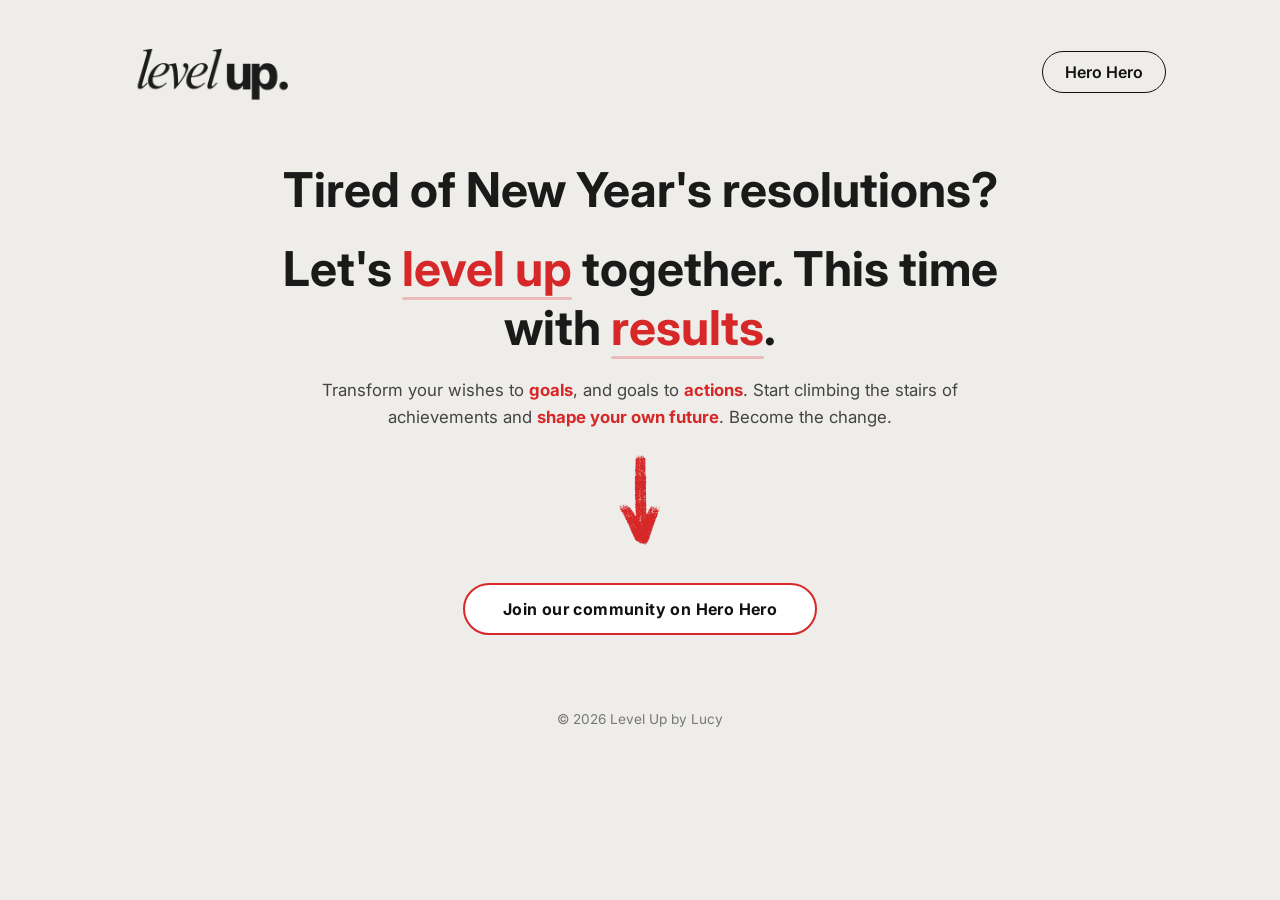
==== index.html @ 7b366e60 "update url" ====
<!DOCTYPE html>
<html lang="en">
<head>
  <meta charset="UTF-8" />
  <meta name="viewport" content="width=device-width, initial-scale=1.0" />
  <title>Level Up</title>

  <!-- Sans-serif font -->
  <link rel="preconnect" href="https://fonts.googleapis.com">
  <link rel="preconnect" href="https://fonts.gstatic.com" crossorigin>
  <link href="https://fonts.googleapis.com/css2?family=Inter:wght@400;600;700&display=swap" rel="stylesheet">

  <link rel="stylesheet" href="style.css" />
</head>
<body>
  <div class="page">
    <header class="topbar">
  <img src="assets/logo.png" alt="Level Up logo" class="logo" />

  <a href="https://herohero.co/levelupbylucy" target="_blank" class="top-link">
    Hero Hero
  </a>
</header>

    <section class="hero">
  <div class="hero-left">
    <h1>
  Tired of New Year's resolutions?
</h1>

<h1>
  Let's <span class="critical">level up</span> together. This time with <span class="critical">results</span>.
</h1>
   <p>
  Transform your wishes to <span class="critical2">goals</span>, and goals to
  <span class="critical2">actions</span>. Start climbing the stairs of
   achievements and <span class="critical2">shape your own future</span>. Become the change.
  </p>
<img src="assets/arrow.png" alt="Arrow pointing to CTA" class="cta-arrow" />
    <div class="cta">
      <a href="https://herohero.co/levelupbylucy" target="_blank">
        Join our community on Hero Hero
      </a>
    </div>
    <footer>
      <div>© 2026 Level Up by Lucy</div>
    </footer>
  </div>
</body>
</html>
---- style.css ----
/* ----------------------------------------------
   ZÁKLAD
---------------------------------------------- */

* {
  box-sizing: border-box;
  margin: 0;
  padding: 0;
}

html, body {
  width: 100%;
  height: 100%;
  font-family: 'Inter', system-ui, sans-serif;
  background-color: #eeede9;
  color: #1a1a1a;
}

/* ----------------------------------------------
   LAYOUT
---------------------------------------------- */

.page {
  min-height: 100vh;
  display: flex;
  flex-direction: column;
  padding: 32px 24px;
  max-width: 1100px;
  margin: 0 auto;
}

header {
  display: flex;
  align-items: center;
  margin-bottom: 48px;
}

.logo {
  height: 80px;
}

/* ----------------------------------------------
   HERO
---------------------------------------------- */

.hero {
  flex: 1;
  display: flex;
  flex-direction: column;
  align-items: center;
  text-align: center;
  gap: 28px;
}

.hero-left {
  display: flex;
  flex-direction: column;
  align-items: center;
  gap: 20px;
  max-width: 720px;
}

/* ----------------------------------------------
   TEXT
---------------------------------------------- */

h1 {
  font-size: clamp(2.2rem, 4vw, 3rem);
  font-weight: 700;
}

p {
  font-size: 1.05rem;
  line-height: 1.6;
  color: #444;
}

/* ----------------------------------------------
   VIDEO CARD
---------------------------------------------- */

.video-wrapper {
  width: 100%;
  max-width: 720px;
  aspect-ratio: 16 / 9;
  background: #ffffff;
  border-radius: 18px;
  overflow: hidden;
  box-shadow: 0 18px 40px rgba(0,0,0,0.08);
  border: 1px solid #e4e6e1;
}

.video-wrapper iframe {
  width: 100%;
  height: 100%;
  border: 0;
}


/* ----------------------------------------------
   CTA – NOVÝ STYL
---------------------------------------------- */

.cta a {
  display: inline-block;
  padding: 14px 38px;
  border-radius: 999px;
  background-color: #ffffff;
  color: #111111;
  border: 2px solid #d62828;
  text-decoration: none;
  font-weight: 700;
  letter-spacing: 0.4px;
  margin-top: -80px;
  transition: 
    background-color 0.25s ease,
    color 0.25s ease,
    box-shadow 0.25s ease,
    transform 0.25s ease;
}

.cta a:hover {
  background-color: #111111;
  color: #ffffff;
  box-shadow: 0 12px 28px #d6282859;
  transform: translateY(-2px);
}

/*.cta a::after {
  content: " →";
  color: #d62828;
  font-weight: 800;
}



/* ----------------------------------------------
   FOOTER
---------------------------------------------- */

footer {
  display: flex;
  justify-content: space-between;
  align-items: center;
  font-size: 0.85rem;
  margin-top: 56px;
  color: #777;
}

.contacts {
  display: flex;
  gap: 20px;
}

.contacts a {
  color: #777;
  text-decoration: none;
  font-weight: 500;
  transition: color 0.2s ease;
}

.contacts a:hover {
  color: #49ab3f;
}

/* ----------------------------------------------
   ZRUŠENÝ DRUHÝ SLOUPEC
---------------------------------------------- */

.hero-right,
.profile-image {
  display: none;
}

/* ----------------------------------------------
   KRITICKÁ SLOVA
---------------------------------------------- */

.critical {
  color: #d62828; /* silná akční červená */
  font-weight: 700;
  position: relative;
}
.critical2 {
  color: #d62828; /* silná akční červená */
  font-weight: 700;
  position: relative;
}

.critical::after {
  content: "";
  position: absolute;
  left: 0;
  bottom: -2px;
  width: 100%;
  height: 3px;
  background-color: rgba(214, 40, 40, 0.25);
  border-radius: 2px;
}
/* ----------------------------------------------
   TOP BAR
---------------------------------------------- */

.topbar {
  display: flex;
  justify-content: space-between;
  align-items: center;
  margin-bottom: 48px;
}

/* ----------------------------------------------
   HERO HERO LINK
---------------------------------------------- */

.top-link {
  font-weight: 600;
  text-decoration: none;
  color: #111111;
  padding: 10px 22px;
  border-radius: 999px;
  border: 1.5px solid #111111;
  transition: 
    background-color 0.25s ease,
    color 0.25s ease,
    box-shadow 0.25s ease;
}

.top-link:hover {
  background-color: #111111;
  color: #ffffff;
  box-shadow: 0 8px 20px rgba(214, 40, 40, 0.25);
}
/* ----------------------------------------------
   CTA BLOCK
---------------------------------------------- */

.cta-block {
  position: relative;
  display: flex;
  flex-direction: column;
  align-items: center;
}

/* ----------------------------------------------
   CTA ARROW – POSITIONED
---------------------------------------------- */

.cta-arrow {
  /* POSUN DOLŮ */
  opacity: 1;
  width: 120px;          /* větší, ať má gesto */
  height: auto;
  transform: scaleY(0.75);
  transform-origin: top center;
  margin-top: 4px;
  margin-bottom: 4px;
}
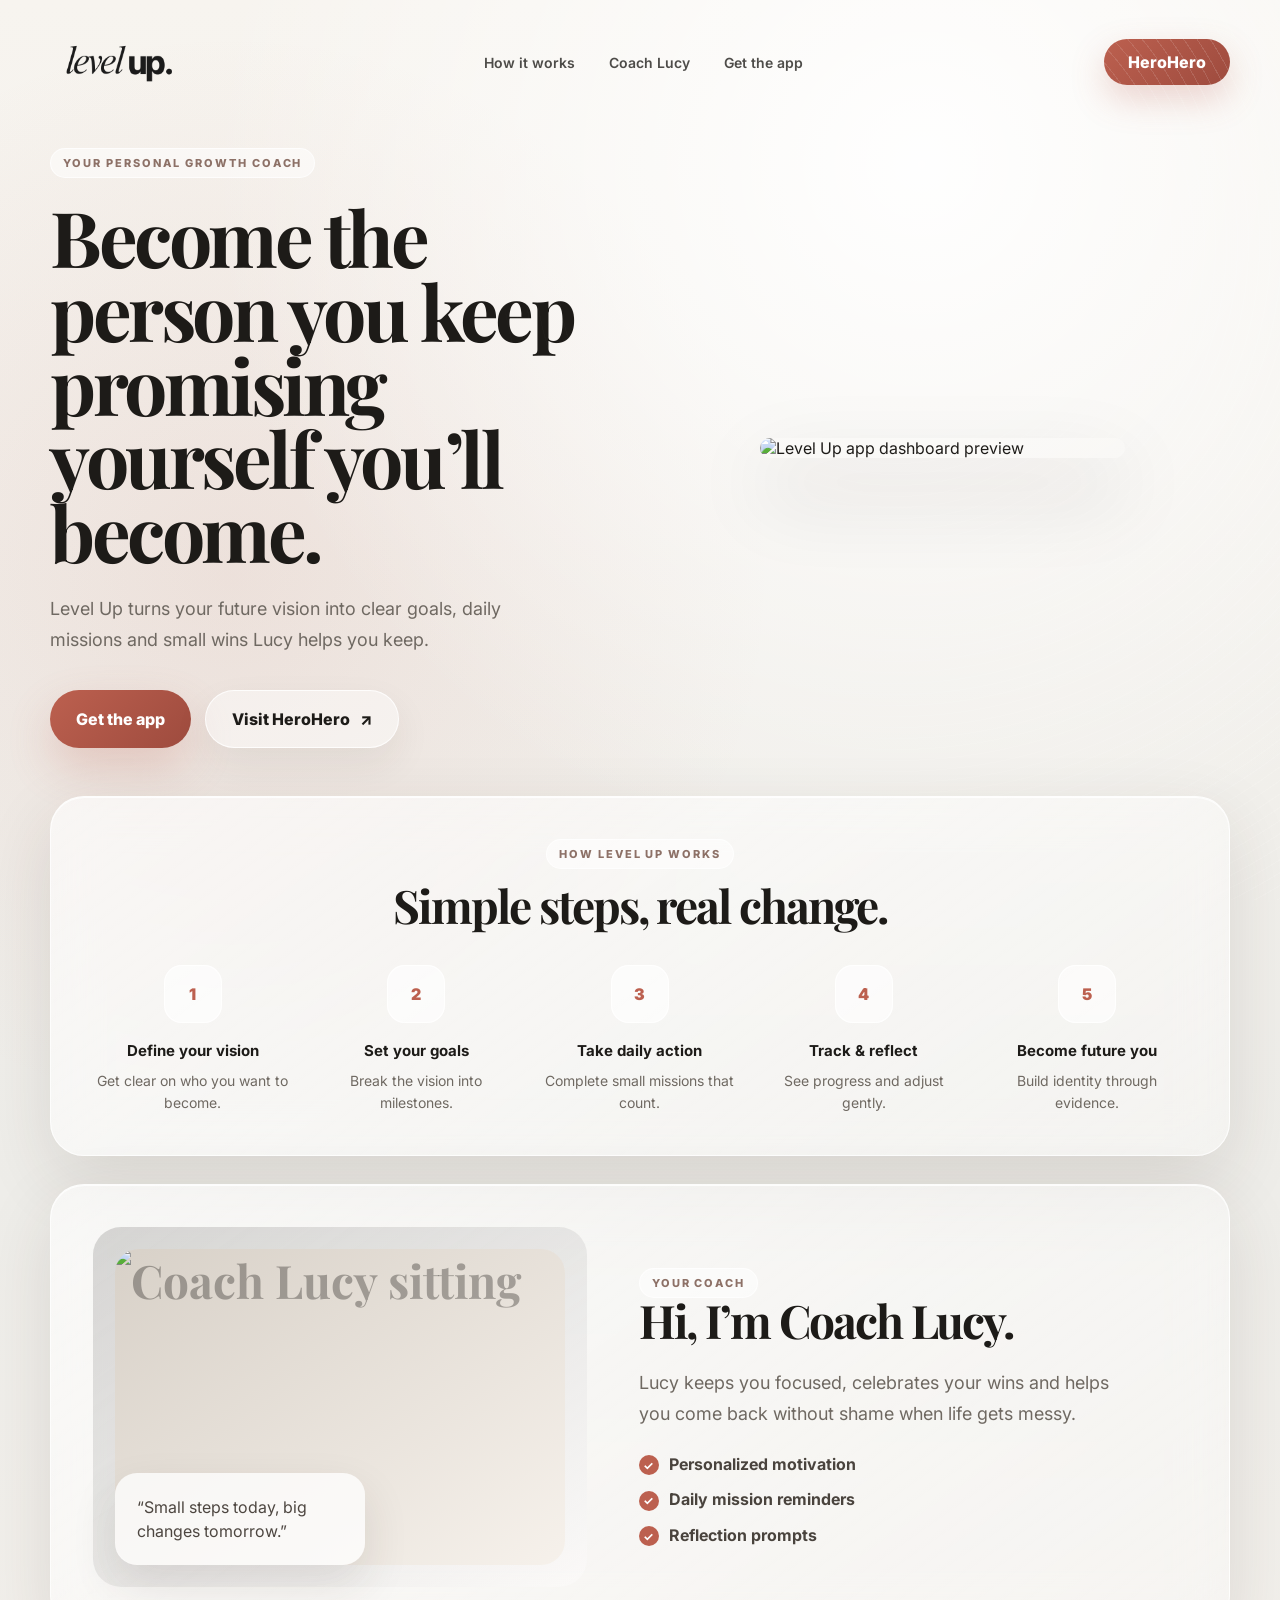
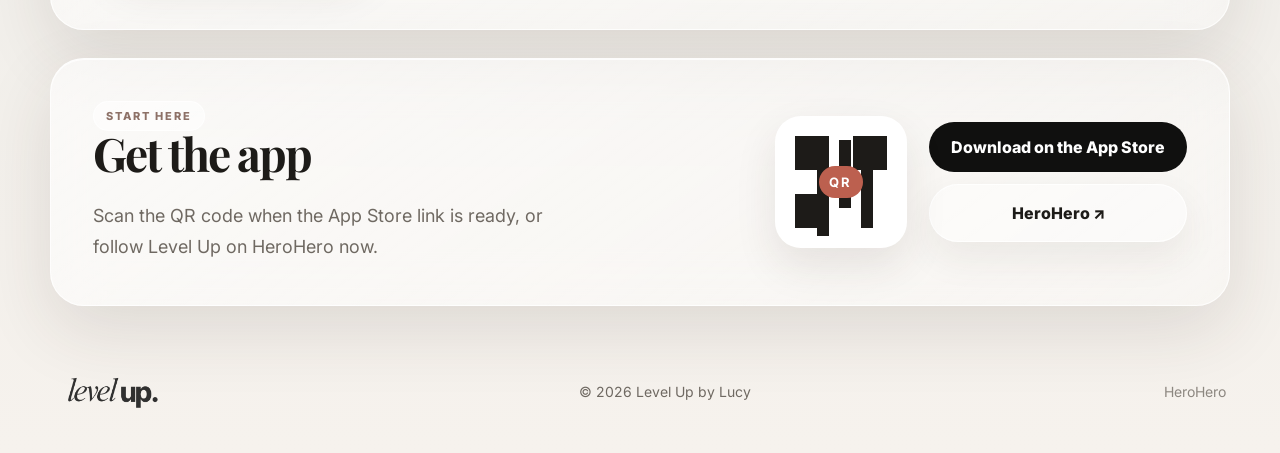
==== commit 5decb629: "Update index.html" ====
--- a/index.html
+++ b/index.html
@@ -3,48 +3,133 @@
 <head>
   <meta charset="UTF-8" />
   <meta name="viewport" content="width=device-width, initial-scale=1.0" />
-  <title>Level Up</title>
+  <title>Level Up by Lucy</title>
 
-  <!-- Sans-serif font -->
   <link rel="preconnect" href="https://fonts.googleapis.com">
   <link rel="preconnect" href="https://fonts.gstatic.com" crossorigin>
-  <link href="https://fonts.googleapis.com/css2?family=Inter:wght@400;600;700&display=swap" rel="stylesheet">
+  <link href="https://fonts.googleapis.com/css2?family=Inter:wght@400;500;600;700;800&family=Playfair+Display:wght@600;700&display=swap" rel="stylesheet">
 
   <link rel="stylesheet" href="style.css" />
 </head>
 <body>
-  <div class="page">
+  <div class="noise"></div>
+  <main class="page">
     <header class="topbar">
-  <img src="assets/logo.png" alt="Level Up logo" class="logo" />
+      <a href="#" class="brand" aria-label="Level Up home">
+        <img src="assets/logo.png" alt="Level Up" class="logo" />
+      </a>
 
-  <a href="https://herohero.co/levelupbylucy" target="_blank" class="top-link">
-    Hero Hero
-  </a>
-</header>
+      <nav class="nav" aria-label="Main navigation">
+        <a href="#how">How it works</a>
+        <a href="#lucy">Coach Lucy</a>
+        <a href="#download">Get the app</a>
+      </nav>
 
-    <section class="hero">
-  <div class="hero-left">
-    <h1>
-  Tired of New Year's resolutions?
-</h1>
+      <a href="https://herohero.co/levelupbylucy" target="_blank" rel="noreferrer" class="herohero-link">
+        HeroHero
+      </a>
+    </header>
 
-<h1>
-  Let's <span class="critical">level up</span> together. This time with <span class="critical">results</span>.
-</h1>
-   <p>
-  Transform your wishes to <span class="critical2">goals</span>, and goals to
-  <span class="critical2">actions</span>. Start climbing the stairs of
-   achievements and <span class="critical2">shape your own future</span>. Become the change.
-  </p>
-<img src="assets/arrow.png" alt="Arrow pointing to CTA" class="cta-arrow" />
-    <div class="cta">
-      <a href="https://herohero.co/levelupbylucy" target="_blank">
-        Join our community on Hero Hero
-      </a>
-    </div>
-    <footer>
-      <div>© 2026 Level Up by Lucy</div>
+    <section class="hero-section">
+      <div class="hero-copy">
+        <span class="eyebrow">Your personal growth coach</span>
+        <h1>Become the person you keep promising yourself you’ll become.</h1>
+        <p>
+          Level Up turns your future vision into clear goals, daily missions and small wins Lucy helps you keep.
+        </p>
+
+        <div class="hero-actions">
+          <a href="#download" class="button button-primary">Get the app</a>
+          <a href="https://herohero.co/levelupbylucy" target="_blank" rel="noreferrer" class="button button-secondary">
+            Visit HeroHero
+            <span aria-hidden="true">↗</span>
+          </a>
+        </div>
+      </div>
+
+      <div class="phone-wrap" aria-label="Level Up app preview">
+                <img
+          src="assets/levelup-app-preview.png"
+          alt="Level Up app dashboard preview"
+          class="app-preview-image"
+        />
+      </div>
+    </section>
+
+    <section class="process glass-panel" id="how">
+      <span class="eyebrow">How Level Up works</span>
+      <h2>Simple steps, real change.</h2>
+      <div class="steps">
+        <article>
+          <div class="step-icon">1</div>
+          <h3>Define your vision</h3>
+          <p>Get clear on who you want to become.</p>
+        </article>
+        <article>
+          <div class="step-icon">2</div>
+          <h3>Set your goals</h3>
+          <p>Break the vision into milestones.</p>
+        </article>
+        <article>
+          <div class="step-icon">3</div>
+          <h3>Take daily action</h3>
+          <p>Complete small missions that count.</p>
+        </article>
+        <article>
+          <div class="step-icon">4</div>
+          <h3>Track & reflect</h3>
+          <p>See progress and adjust gently.</p>
+        </article>
+        <article>
+          <div class="step-icon">5</div>
+          <h3>Become future you</h3>
+          <p>Build identity through evidence.</p>
+        </article>
+      </div>
+    </section>
+
+    <section class="lucy glass-panel" id="lucy">
+      <div class="lucy-portrait">
+        <img src="assets/lucy_sits.png" alt="Coach Lucy sitting" class="portrait-placeholder" />
+        <blockquote>“Small steps today, big changes tomorrow.”</blockquote>
+      </div>
+      <div class="lucy-copy">
+        <span class="eyebrow">Your coach</span>
+        <h2>Hi, I’m Coach Lucy.</h2>
+        <p>
+          Lucy keeps you focused, celebrates your wins and helps you come back without shame when life gets messy.
+        </p>
+        <ul>
+          <li>Personalized motivation</li>
+          <li>Daily mission reminders</li>
+          <li>Reflection prompts</li>
+        </ul>
+      </div>
+    </section>
+
+    <section class="download glass-panel" id="download">
+      <div>
+        <span class="eyebrow">Start here</span>
+        <h2>Get the app</h2>
+        <p>Scan the QR code when the App Store link is ready, or follow Level Up on HeroHero now.</p>
+      </div>
+      <div class="download-actions">
+        <a href="#" class="qr" aria-label="QR code placeholder for App Store download">
+          <span></span><span></span><span></span><span></span>
+          <b>QR</b>
+        </a>
+        <div class="store-links">
+          <a href="#" class="store-button">Download on the App Store</a>
+          <a href="https://herohero.co/levelupbylucy" target="_blank" rel="noreferrer" class="button button-secondary">HeroHero ↗</a>
+        </div>
+      </div>
+    </section>
+
+    <footer class="footer">
+      <img src="assets/logo.png" alt="Level Up" />
+      <span>© 2026 Level Up by Lucy</span>
+      <a href="https://herohero.co/levelupbylucy" target="_blank" rel="noreferrer">HeroHero</a>
     </footer>
-  </div>
+  </main>
 </body>
 </html>
--- a/style.css
+++ b/style.css
@@ -1,257 +1,260 @@
-/* ----------------------------------------------
-   ZÁKLAD
----------------------------------------------- */
-
-* {
-  box-sizing: border-box;
-  margin: 0;
-  padding: 0;
-}
-
-html, body {
-  width: 100%;
-  height: 100%;
-  font-family: 'Inter', system-ui, sans-serif;
-  background-color: #eeede9;
-  color: #1a1a1a;
-}
-
-/* ----------------------------------------------
-   LAYOUT
----------------------------------------------- */
+:root {
+  --bg: #eeede9;
+  --paper: rgba(255,255,255,.54);
+  --paper-strong: rgba(255,255,255,.72);
+  --text: #1d1b18;
+  --muted: #6f6962;
+  --line: rgba(255,255,255,.78);
+  --shadow: 0 24px 70px rgba(58, 43, 33, .12);
+  --terracotta: #bc604f;
+  --terracotta-dark: #9e4b3e;
+  --olive: #6f8768;
+  --gold: #c08a34;
+  --radius: 34px;
+}
+
+* { box-sizing: border-box; margin: 0; padding: 0; }
+html { scroll-behavior: smooth; }
+body {
+  min-height: 100vh;
+  font-family: Inter, system-ui, -apple-system, BlinkMacSystemFont, sans-serif;
+  color: var(--text);
+  background:
+    radial-gradient(circle at 72% 8%, rgba(255,255,255,.95), transparent 34%),
+    radial-gradient(circle at 18% 28%, rgba(188,96,79,.11), transparent 30%),
+    linear-gradient(180deg, #f7f4ef 0%, var(--bg) 58%, #f6f2ed 100%);
+}
+
+body::before {
+  content: "";
+  position: fixed;
+  inset: 0;
+  pointer-events: none;
+  background-image: repeating-radial-gradient(circle at 70% 27%, rgba(255,255,255,.34) 0 1px, transparent 1px 11px);
+  mask-image: linear-gradient(90deg, transparent 34%, black 100%);
+  opacity: .42;
+}
+
+a { color: inherit; text-decoration: none; }
+img { display: block; max-width: 100%; }
 
 .page {
-  min-height: 100vh;
-  display: flex;
-  flex-direction: column;
-  padding: 32px 24px;
-  max-width: 1100px;
+  width: min(1180px, calc(100% - 40px));
   margin: 0 auto;
-}
-
-header {
+  padding: 34px 0 28px;
+}
+
+.topbar {
   display: flex;
   align-items: center;
+  justify-content: space-between;
+  gap: 24px;
+  margin-bottom: 58px;
+}
+
+.logo { width: 132px; height: auto; }
+.nav { display: flex; align-items: center; gap: 34px; font-size: 14px; font-weight: 600; }
+.nav a, .footer a { opacity: .78; transition: opacity .2s ease, color .2s ease; }
+.nav a:hover, .footer a:hover { opacity: 1; color: var(--terracotta); }
+
+.herohero-link,
+.button,
+.store-button {
+  display: inline-flex;
+  align-items: center;
+  justify-content: center;
+  gap: 10px;
+  border-radius: 999px;
+  font-weight: 800;
+  transition: transform .22s ease, box-shadow .22s ease, background .22s ease;
+}
+
+.herohero-link {
+  padding: 13px 24px;
+  background: linear-gradient(135deg, var(--terracotta), var(--terracotta-dark));
+  color: white;
+  box-shadow: 0 14px 34px rgba(188,96,79,.25);
+}
+
+.hero-section {
+  display: grid;
+  grid-template-columns: .95fr 1fr;
+  align-items: center;
+  gap: 58px;
   margin-bottom: 48px;
 }
 
-.logo {
-  height: 80px;
-}
-
-/* ----------------------------------------------
-   HERO
----------------------------------------------- */
-
-.hero {
-  flex: 1;
-  display: flex;
-  flex-direction: column;
-  align-items: center;
-  text-align: center;
-  gap: 28px;
-}
-
-.hero-left {
-  display: flex;
-  flex-direction: column;
-  align-items: center;
-  gap: 20px;
-  max-width: 720px;
-}
-
-/* ----------------------------------------------
-   TEXT
----------------------------------------------- */
-
-h1 {
-  font-size: clamp(2.2rem, 4vw, 3rem);
-  font-weight: 700;
-}
-
-p {
-  font-size: 1.05rem;
-  line-height: 1.6;
-  color: #444;
-}
-
-/* ----------------------------------------------
-   VIDEO CARD
----------------------------------------------- */
-
-.video-wrapper {
-  width: 100%;
-  max-width: 720px;
-  aspect-ratio: 16 / 9;
-  background: #ffffff;
-  border-radius: 18px;
+.eyebrow {
+  display: inline-flex;
+  width: fit-content;
+  padding: 7px 12px;
+  border-radius: 999px;
+  background: rgba(255,255,255,.52);
+  border: 1px solid rgba(255,255,255,.72);
+  color: #8d7167;
+  font-size: 11px;
+  font-weight: 800;
+  letter-spacing: .18em;
+  text-transform: uppercase;
+}
+
+.hero-copy { max-width: 540px; }
+h1, h2, .phone-content h2, .mission-head h3 {
+  font-family: "Playfair Display", Georgia, serif;
+  letter-spacing: -.045em;
+  line-height: .96;
+}
+
+h1 { margin-top: 22px; font-size: clamp(54px, 6vw, 86px); }
+h2 { font-size: clamp(32px, 3.6vw, 52px); }
+.hero-copy p, .lucy-copy p, .download p {
+  margin-top: 24px;
+  max-width: 470px;
+  color: var(--muted);
+  font-size: 18px;
+  line-height: 1.75;
+}
+
+.hero-actions { display: flex; gap: 14px; margin-top: 34px; flex-wrap: wrap; }
+.button { min-height: 58px; padding: 0 26px; }
+.button-primary { background: linear-gradient(135deg, var(--terracotta), var(--terracotta-dark)); color: #fff; box-shadow: 0 20px 45px rgba(188,96,79,.24); }
+.button-secondary { background: rgba(255,255,255,.45); border: 1px solid rgba(255,255,255,.82); box-shadow: 0 16px 38px rgba(58,43,33,.07); }
+.button:hover, .herohero-link:hover, .store-button:hover { transform: translateY(-2px); }
+
+.phone-wrap { display: flex; justify-content: center; }
+.app-preview-image {
+  width: min(430px, 100%);
+  height: auto;
+  border-radius: 38px;
+  box-shadow: 0 34px 80px rgba(31,27,23,.18);
+}
+.app-preview-image {
+  width: min(430px, 100%);
+  height: auto;
+  border-radius: 38px;
+  box-shadow: 0 34px 80px rgba(31,27,23,.18);
+}
+.phone {
+  position: relative;
+  width: min(390px, 100%);
+  aspect-ratio: 390 / 844;
+  border: 10px solid #10100f;
+  border-radius: 54px;
+  background: rgba(238,237,233,.82);
+  box-shadow: 0 34px 80px rgba(31,27,23,.24);
   overflow: hidden;
-  box-shadow: 0 18px 40px rgba(0,0,0,0.08);
-  border: 1px solid #e4e6e1;
-}
-
-.video-wrapper iframe {
-  width: 100%;
-  height: 100%;
-  border: 0;
-}
-
-
-/* ----------------------------------------------
-   CTA – NOVÝ STYL
----------------------------------------------- */
-
-.cta a {
-  display: inline-block;
-  padding: 14px 38px;
-  border-radius: 999px;
-  background-color: #ffffff;
-  color: #111111;
-  border: 2px solid #d62828;
-  text-decoration: none;
-  font-weight: 700;
-  letter-spacing: 0.4px;
-  margin-top: -80px;
-  transition: 
-    background-color 0.25s ease,
-    color 0.25s ease,
-    box-shadow 0.25s ease,
-    transform 0.25s ease;
-}
-
-.cta a:hover {
-  background-color: #111111;
-  color: #ffffff;
-  box-shadow: 0 12px 28px #d6282859;
-  transform: translateY(-2px);
-}
-
-/*.cta a::after {
-  content: " →";
-  color: #d62828;
-  font-weight: 800;
-}
-
-
-
-/* ----------------------------------------------
-   FOOTER
----------------------------------------------- */
-
-footer {
-  display: flex;
-  justify-content: space-between;
-  align-items: center;
-  font-size: 0.85rem;
-  margin-top: 56px;
-  color: #777;
-}
-
-.contacts {
-  display: flex;
-  gap: 20px;
-}
-
-.contacts a {
-  color: #777;
-  text-decoration: none;
-  font-weight: 500;
-  transition: color 0.2s ease;
-}
-
-.contacts a:hover {
-  color: #49ab3f;
-}
-
-/* ----------------------------------------------
-   ZRUŠENÝ DRUHÝ SLOUPEC
----------------------------------------------- */
-
-.hero-right,
-.profile-image {
-  display: none;
-}
-
-/* ----------------------------------------------
-   KRITICKÁ SLOVA
----------------------------------------------- */
-
-.critical {
-  color: #d62828; /* silná akční červená */
-  font-weight: 700;
-  position: relative;
-}
-.critical2 {
-  color: #d62828; /* silná akční červená */
-  font-weight: 700;
-  position: relative;
-}
-
-.critical::after {
-  content: "";
+}
+  .app-preview-image, .phone { width: min(365px, 100%); }
+.phone::before { content: ""; position: absolute; inset: 0; background: radial-gradient(circle at 80% 12%, rgba(255,255,255,.84), transparent 28%); pointer-events: none; }
+.island { position: absolute; top: 13px; left: 50%; transform: translateX(-50%); width: 124px; height: 35px; border-radius: 999px; background: #050505; z-index: 2; }
+.phone-top { position: relative; z-index: 1; display: flex; align-items: center; justify-content: space-between; padding: 70px 26px 22px; }
+.phone-top button { width: 42px; height: 42px; border: 0; border-radius: 50%; background: rgba(255,255,255,.58); box-shadow: inset 0 0 0 1px rgba(255,255,255,.78); font-size: 18px; }
+.phone-top img { width: 116px; }
+.avatar { width: 44px; height: 44px; border-radius: 50%; background: linear-gradient(#e5e2dd, #fff); position: relative; }
+.avatar span { position: absolute; right: -2px; top: 2px; width: 9px; height: 9px; border-radius: 50%; background: #ef3b32; }
+.phone-content { padding: 0 24px 28px; position: relative; z-index: 1; }
+.phone-content h2 { font-size: 28px; }
+.phone-subtitle { margin-top: 10px; color: var(--muted); line-height: 1.45; }
+
+.glass-card, .glass-panel {
+  background: linear-gradient(145deg, rgba(255,255,255,.62), rgba(255,255,255,.34));
+  border: 1px solid rgba(255,255,255,.78);
+  box-shadow: var(--shadow), inset 0 1px 0 rgba(255,255,255,.8);
+  backdrop-filter: blur(24px);
+  -webkit-backdrop-filter: blur(24px);
+}
+.today-card { margin-top: 28px; padding: 24px; border-radius: 28px; }
+.card-label, .week-head span, .mission-card small { color: #77706b; text-transform: uppercase; letter-spacing: .16em; font-size: 11px; font-weight: 800; }
+.progress-row { display: grid; grid-template-columns: 112px 1fr; align-items: center; gap: 24px; margin-top: 22px; }
+.ring { width: 112px; height: 112px; display: grid; place-items: center; border-radius: 50%; font: 700 30px/1 "Playfair Display", Georgia, serif; background: conic-gradient(var(--terracotta) 0 40%, rgba(36,30,25,.08) 40% 100%); position: relative; }
+.ring::after { content: ""; position: absolute; inset: 10px; border-radius: 50%; background: #f4f0eb; box-shadow: inset 0 0 16px rgba(255,255,255,.7); z-index: -1; }
+.progress-row strong { font: 700 46px/1 "Playfair Display", Georgia, serif; }
+.progress-row p { color: #5c5751; margin-top: 3px; }
+.progress-row small { color: var(--terracotta); display: block; margin-top: 8px; }
+.mini-stats { display: grid; grid-template-columns: 1fr 1fr; border-top: 1px solid rgba(255,255,255,.86); margin-top: 22px; padding-top: 18px; gap: 16px; }
+.mini-stats div { display: grid; grid-template-columns: 38px auto; column-gap: 10px; align-items: center; }
+.mini-stats span { grid-row: span 2; width: 34px; height: 34px; border-radius: 50%; display: grid; place-items: center; background: rgba(255,255,255,.62); color: var(--olive); }
+.mini-stats small { color: var(--muted); }
+.week-card { margin-top: 18px; padding: 20px; border-radius: 24px; }
+.week-head { display: flex; justify-content: space-between; align-items: center; }
+.days { display: grid; grid-template-columns: repeat(7, 1fr); gap: 10px; margin-top: 16px; text-align: center; }
+.days div { height: 34px; border-radius: 50%; border: 1px solid rgba(62,54,47,.16); display: grid; place-items: center; color: transparent; }
+.days small { color: var(--muted); transform: translateY(27px); font-size: 11px; }
+.days .done { background: var(--olive); color: white; }
+.days .miss { background: rgba(188,96,79,.1); color: var(--terracotta); }
+.days .active { background: var(--terracotta); color: white; }
+.mission-head { display: flex; align-items: end; justify-content: space-between; margin: 30px 4px 14px; }
+.mission-head h3 { font-size: 28px; }
+.mission-head span { color: var(--olive); font-weight: 800; font-size: 13px; }
+.mission-card { border-radius: 22px; padding: 16px; display: grid; grid-template-columns: 58px 1fr 36px; align-items: center; gap: 14px; }
+.mission-icon, .check { border-radius: 50%; background: var(--olive); color: white; display: grid; place-items: center; }
+.mission-icon { width: 52px; height: 52px; }
+.check { width: 34px; height: 34px; }
+.mission-card b { display: block; margin-top: 5px; text-decoration: line-through; font-family: "Playfair Display", Georgia, serif; font-size: 18px; }
+.mission-card p { color: var(--muted); font-size: 13px; margin-top: 3px; }
+
+.glass-panel { border-radius: var(--radius); padding: 42px; margin: 28px 0; }
+.process { text-align: center; }
+.process h2 { margin-top: 14px; }
+.steps { display: grid; grid-template-columns: repeat(5, 1fr); gap: 24px; margin-top: 38px; }
+.step-icon { width: 58px; height: 58px; margin: 0 auto 18px; border-radius: 18px; display: grid; place-items: center; color: var(--terracotta); font-weight: 900; background: rgba(255,255,255,.6); box-shadow: inset 0 0 0 1px rgba(255,255,255,.8); }
+.steps h3 { font-size: 15px; margin-bottom: 10px; }
+.steps p { color: var(--muted); font-size: 14px; line-height: 1.55; }
+
+.lucy { display: grid; grid-template-columns: .9fr 1fr; gap: 52px; align-items: center; }
+.lucy-portrait { min-height: 360px; border-radius: 28px; padding: 22px; background: linear-gradient(145deg, rgba(30,28,26,.16), rgba(255,255,255,.36)); position: relative; display: flex; align-items: end; }
+.portrait-placeholder { position: absolute; inset: 22px; border-radius: 24px; display: grid; place-items: center; font: 700 46px "Playfair Display", Georgia, serif; color: rgba(29,27,24,.34); background: linear-gradient(145deg, #d8d1c8, #f6f1eb); }
+.portrait-placeholder {
   position: absolute;
-  left: 0;
-  bottom: -2px;
-  width: 100%;
-  height: 3px;
-  background-color: rgba(214, 40, 40, 0.25);
-  border-radius: 2px;
-}
-/* ----------------------------------------------
-   TOP BAR
----------------------------------------------- */
-
-.topbar {
-  display: flex;
-  justify-content: space-between;
-  align-items: center;
-  margin-bottom: 48px;
-}
-
-/* ----------------------------------------------
-   HERO HERO LINK
----------------------------------------------- */
-
-.top-link {
-  font-weight: 600;
-  text-decoration: none;
-  color: #111111;
-  padding: 10px 22px;
-  border-radius: 999px;
-  border: 1.5px solid #111111;
-  transition: 
-    background-color 0.25s ease,
-    color 0.25s ease,
-    box-shadow 0.25s ease;
-}
-
-.top-link:hover {
-  background-color: #111111;
-  color: #ffffff;
-  box-shadow: 0 8px 20px rgba(214, 40, 40, 0.25);
-}
-/* ----------------------------------------------
-   CTA BLOCK
----------------------------------------------- */
-
-.cta-block {
-  position: relative;
-  display: flex;
-  flex-direction: column;
-  align-items: center;
-}
-
-/* ----------------------------------------------
-   CTA ARROW – POSITIONED
----------------------------------------------- */
-
-.cta-arrow {
-  /* POSUN DOLŮ */
-  opacity: 1;
-  width: 120px;          /* větší, ať má gesto */
-  height: auto;
-  transform: scaleY(0.75);
-  transform-origin: top center;
-  margin-top: 4px;
-  margin-bottom: 4px;
-}
+  inset: 22px;
+  width: calc(100% - 44px);
+  height: calc(100% - 44px);
+  border-radius: 24px;
+  object-fit: cover;
+  object-position: center;
+  background: linear-gradient(145deg, #d8d1c8, #f6f1eb);
+}
+.lucy blockquote { position: relative; width: min(250px, 80%); padding: 22px; border-radius: 22px; background: rgba(255,255,255,.76); box-shadow: 0 20px 46px rgba(58,43,33,.12); color: #4d4640; line-height: 1.5; }
+.lucy-copy ul { list-style: none; margin-top: 24px; display: grid; gap: 14px; }
+.lucy-copy li { color: #49433d; font-weight: 700; }
+.lucy-copy li::before { content: "✓"; color: white; background: var(--terracotta); border-radius: 50%; width: 20px; height: 20px; display: inline-grid; place-items: center; margin-right: 10px; font-size: 12px; }
+
+.download { display: grid; grid-template-columns: 1fr auto; align-items: center; gap: 38px; }
+.download-actions { display: flex; gap: 22px; align-items: center; }
+.qr { width: 132px; height: 132px; border-radius: 26px; background: #fff; box-shadow: 0 18px 42px rgba(58,43,33,.1); display: grid; place-items: center; position: relative; overflow: hidden; }
+.qr span { position: absolute; background: #1d1b18; }
+.qr span:nth-child(1) { width: 34px; height: 34px; top: 20px; left: 20px; }
+.qr span:nth-child(2) { width: 34px; height: 34px; top: 20px; right: 20px; }
+.qr span:nth-child(3) { width: 34px; height: 34px; bottom: 20px; left: 20px; }
+.qr span:nth-child(4) { width: 12px; height: 68px; bottom: 20px; right: 34px; box-shadow: -22px -20px 0 #1d1b18, -44px 8px 0 #1d1b18; }
+.qr b { font-size: 13px; letter-spacing: .2em; color: #fff; background: var(--terracotta); padding: 8px 10px; border-radius: 999px; z-index: 1; }
+.store-links { display: grid; gap: 12px; }
+.store-button { min-height: 50px; padding: 0 22px; background: #10100f; color: #fff; }
+
+.footer { display: flex; align-items: center; justify-content: space-between; gap: 18px; padding: 34px 4px 10px; color: var(--muted); font-size: 14px; }
+.footer img { width: 112px; opacity: .9; }
+
+@media (max-width: 900px) {
+  .nav { display: none; }
+  .hero-section, .lucy, .download { grid-template-columns: 1fr; }
+  .hero-section { gap: 34px; margin-bottom: 20px; }
+  .hero-copy { max-width: 100%; }
+  .app-preview-image, .phone { width: min(365px, 100%); }
+  .steps { grid-template-columns: 1fr; text-align: left; }
+  .steps article { display: grid; grid-template-columns: 58px 1fr; column-gap: 16px; align-items: start; }
+  .step-icon { margin: 0; grid-row: span 2; }
+  .glass-panel { padding: 28px; }
+}
+
+@media (max-width: 560px) {
+  .page { width: min(100% - 24px, 1180px); padding-top: 20px; }
+  .logo { width: 112px; }
+  .topbar { margin-bottom: 34px; }
+  .herohero-link { padding: 11px 16px; font-size: 14px; }
+  h1 { font-size: 46px; }
+  .hero-copy p, .lucy-copy p, .download p { font-size: 16px; }
+  .hero-actions, .download-actions { flex-direction: column; align-items: stretch; }
+  .button, .store-button { width: 100%; }
+  .qr { width: 100%; height: 160px; }
+  .footer { flex-direction: column; align-items: flex-start; }
+}
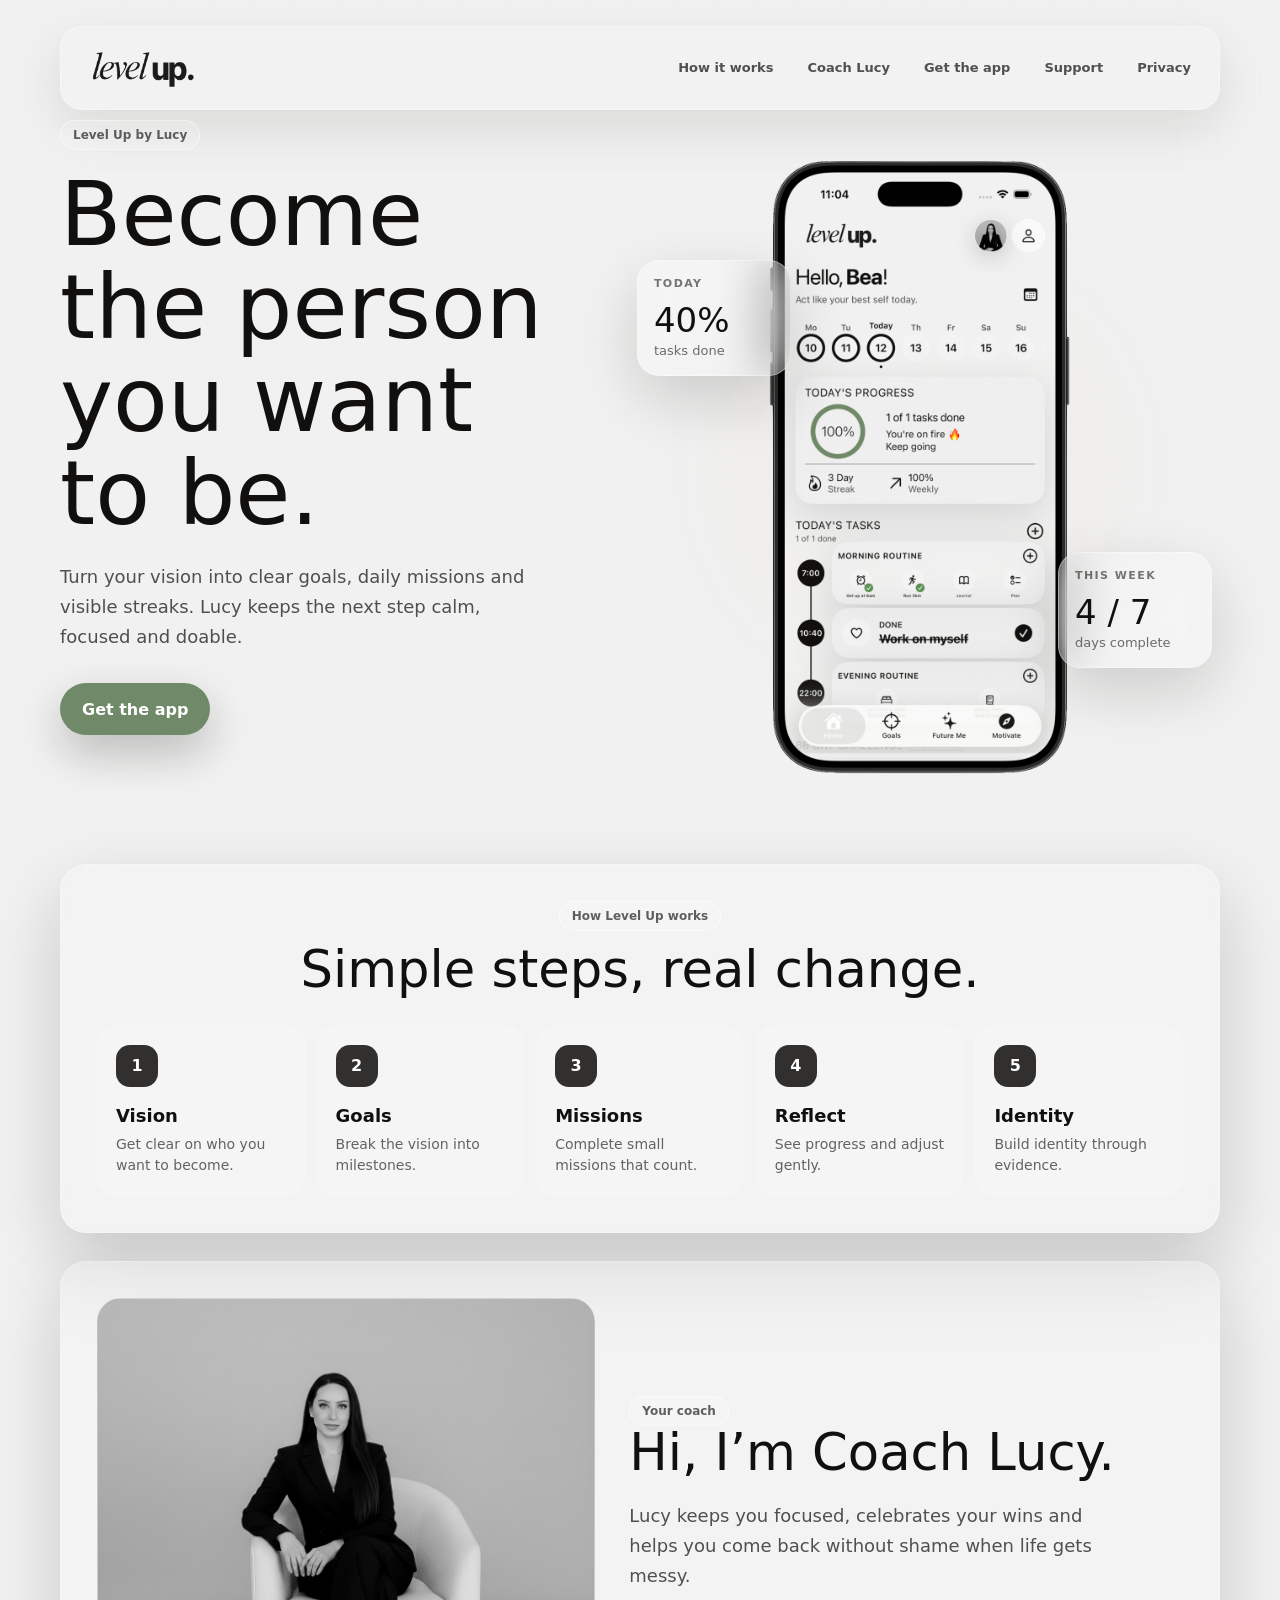
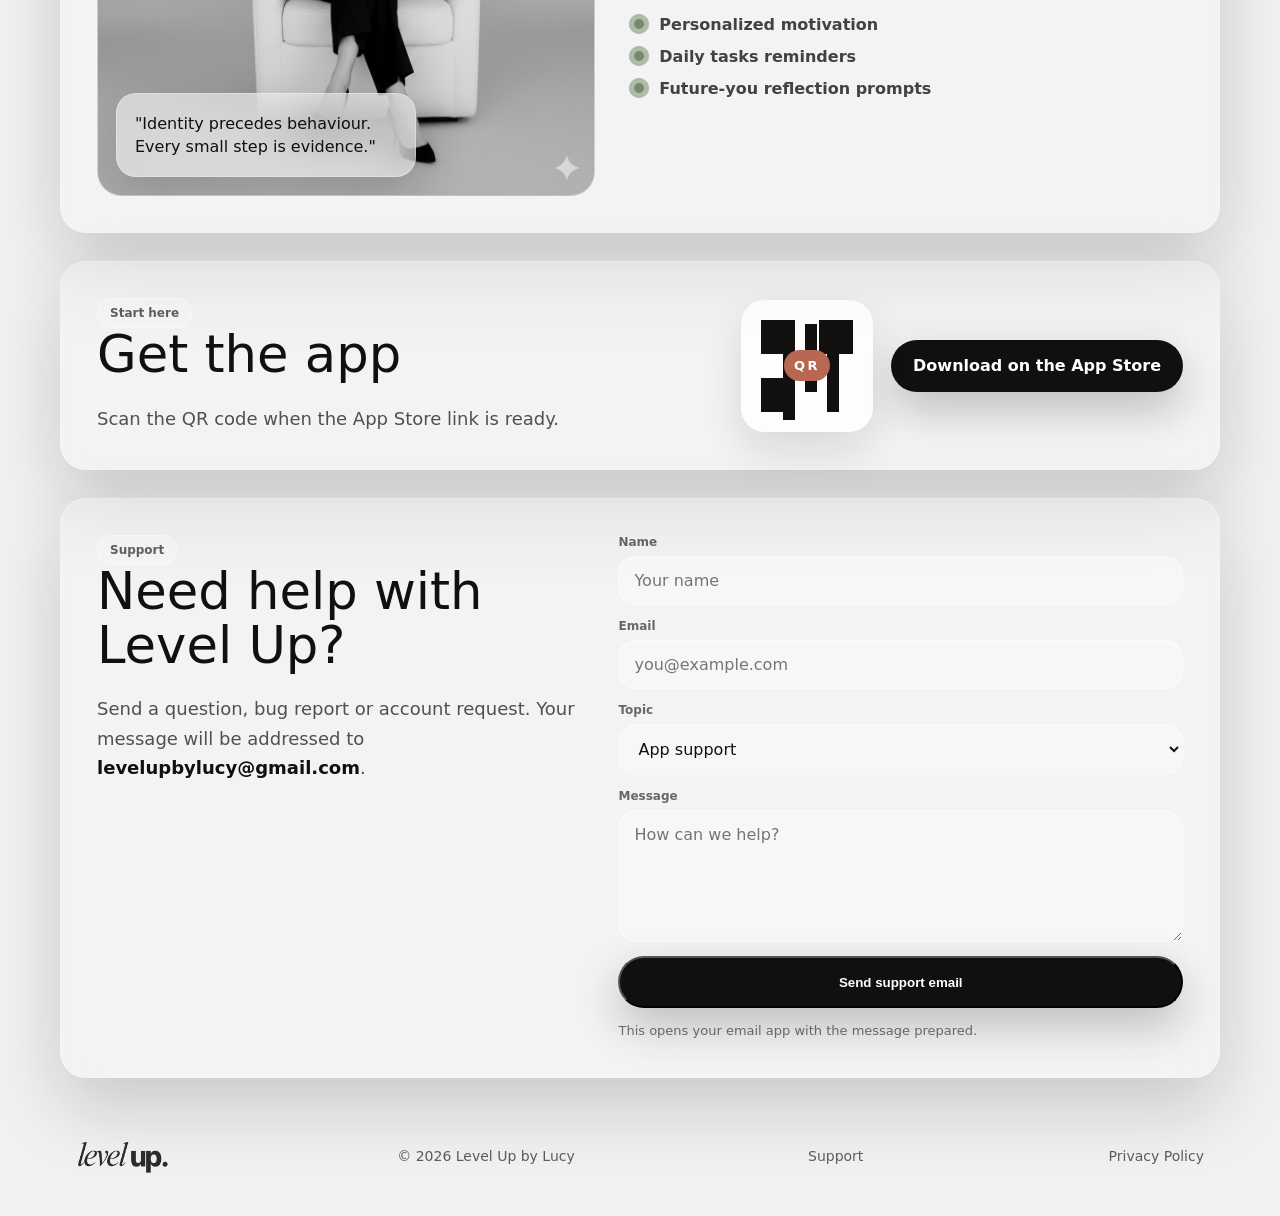
==== commit 464bfc00: "updates" ====
--- a/index.html
+++ b/index.html
@@ -4,14 +4,11 @@
   <meta charset="UTF-8" />
   <meta name="viewport" content="width=device-width, initial-scale=1.0" />
   <title>Level Up by Lucy</title>
-
-  <link rel="preconnect" href="https://fonts.googleapis.com">
-  <link rel="preconnect" href="https://fonts.gstatic.com" crossorigin>
-  <link href="https://fonts.googleapis.com/css2?family=Inter:wght@400;500;600;700;800&family=Playfair+Display:wght@600;700&display=swap" rel="stylesheet">
+  <meta name="description" content="Level Up by Lucy helps you turn goals into daily missions, reflection and visible progress." />
 
   <link rel="stylesheet" href="style.css" />
 </head>
-<body>
+<body class="home-page">
   <div class="noise"></div>
   <main class="page">
     <header class="topbar">
@@ -23,36 +20,54 @@
         <a href="#how">How it works</a>
         <a href="#lucy">Coach Lucy</a>
         <a href="#download">Get the app</a>
+        <a href="#support">Support</a>
+        <a href="privacy/">Privacy</a>
       </nav>
 
+      <!--
       <a href="https://herohero.co/levelupbylucy" target="_blank" rel="noreferrer" class="herohero-link">
         HeroHero
       </a>
+      -->
     </header>
 
     <section class="hero-section">
       <div class="hero-copy">
-        <span class="eyebrow">Your personal growth coach</span>
-        <h1>Become the person you keep promising yourself you’ll become.</h1>
+        <span class="eyebrow">Level Up by Lucy</span>
+        <h1>Become the person you want to be.</h1>
         <p>
-          Level Up turns your future vision into clear goals, daily missions and small wins Lucy helps you keep.
+          Turn your vision into clear goals, daily missions and visible streaks. Lucy keeps the next step calm, focused and doable.
         </p>
+
 
         <div class="hero-actions">
           <a href="#download" class="button button-primary">Get the app</a>
+          <!--
           <a href="https://herohero.co/levelupbylucy" target="_blank" rel="noreferrer" class="button button-secondary">
             Visit HeroHero
             <span aria-hidden="true">↗</span>
           </a>
+          -->
         </div>
       </div>
 
       <div class="phone-wrap" aria-label="Level Up app preview">
-                <img
+        <div class="phone-halo" aria-hidden="true"></div>
+        <img
           src="assets/levelup-app-preview.png"
           alt="Level Up app dashboard preview"
           class="app-preview-image"
         />
+        <div class="floating-card progress-float">
+          <span>Today</span>
+          <strong>40%</strong>
+          <small>tasks done</small>
+        </div>
+        <div class="floating-card streak-float">
+          <span>This week</span>
+          <strong>4 / 7</strong>
+          <small>days complete</small>
+        </div>
       </div>
     </section>
 
@@ -62,27 +77,27 @@
       <div class="steps">
         <article>
           <div class="step-icon">1</div>
-          <h3>Define your vision</h3>
+          <h3>Vision</h3>
           <p>Get clear on who you want to become.</p>
         </article>
         <article>
           <div class="step-icon">2</div>
-          <h3>Set your goals</h3>
+          <h3>Goals</h3>
           <p>Break the vision into milestones.</p>
         </article>
         <article>
           <div class="step-icon">3</div>
-          <h3>Take daily action</h3>
+          <h3>Missions</h3>
           <p>Complete small missions that count.</p>
         </article>
         <article>
           <div class="step-icon">4</div>
-          <h3>Track & reflect</h3>
+          <h3>Reflect</h3>
           <p>See progress and adjust gently.</p>
         </article>
         <article>
           <div class="step-icon">5</div>
-          <h3>Become future you</h3>
+          <h3>Identity</h3>
           <p>Build identity through evidence.</p>
         </article>
       </div>
@@ -91,7 +106,7 @@
     <section class="lucy glass-panel" id="lucy">
       <div class="lucy-portrait">
         <img src="assets/lucy_sits.png" alt="Coach Lucy sitting" class="portrait-placeholder" />
-        <blockquote>“Small steps today, big changes tomorrow.”</blockquote>
+        <blockquote>"Identity precedes behaviour. Every small step is evidence."</blockquote>
       </div>
       <div class="lucy-copy">
         <span class="eyebrow">Your coach</span>
@@ -101,8 +116,8 @@
         </p>
         <ul>
           <li>Personalized motivation</li>
-          <li>Daily mission reminders</li>
-          <li>Reflection prompts</li>
+          <li>Daily tasks reminders</li>
+          <li>Future-you reflection prompts</li>
         </ul>
       </div>
     </section>
@@ -111,7 +126,7 @@
       <div>
         <span class="eyebrow">Start here</span>
         <h2>Get the app</h2>
-        <p>Scan the QR code when the App Store link is ready, or follow Level Up on HeroHero now.</p>
+        <p>Scan the QR code when the App Store link is ready.</p>
       </div>
       <div class="download-actions">
         <a href="#" class="qr" aria-label="QR code placeholder for App Store download">
@@ -120,16 +135,87 @@
         </a>
         <div class="store-links">
           <a href="#" class="store-button">Download on the App Store</a>
-          <a href="https://herohero.co/levelupbylucy" target="_blank" rel="noreferrer" class="button button-secondary">HeroHero ↗</a>
-        </div>
-      </div>
+          <!-- <a href="https://herohero.co/levelupbylucy" target="_blank" rel="noreferrer" class="button button-secondary">HeroHero ↗</a> -->
+        </div>
+      </div>
+    </section>
+
+    <section class="support glass-panel" id="support">
+      <div class="support-copy">
+        <span class="eyebrow">Support</span>
+        <h2>Need help with Level Up?</h2>
+        <p>
+          Send a question, bug report or account request. Your message will be addressed to
+          <a href="mailto:levelupbylucy@gmail.com">levelupbylucy@gmail.com</a>.
+        </p>
+      </div>
+
+      <form class="support-form" id="support-form">
+        <label>
+          <span>Name</span>
+          <input type="text" name="name" autocomplete="name" placeholder="Your name" required />
+        </label>
+
+        <label>
+          <span>Email</span>
+          <input type="email" name="email" autocomplete="email" placeholder="you@example.com" required />
+        </label>
+
+        <label>
+          <span>Topic</span>
+          <select name="topic" required>
+            <option value="App support">App support</option>
+            <option value="Billing">Billing</option>
+            <option value="Privacy request">Privacy request</option>
+            <option value="Bug report">Bug report</option>
+            <option value="Other">Other</option>
+          </select>
+        </label>
+
+        <label class="support-message">
+          <span>Message</span>
+          <textarea name="message" rows="5" placeholder="How can we help?" required></textarea>
+        </label>
+
+        <button type="submit" class="button button-primary">Send support email</button>
+        <p class="form-note" id="support-note">This opens your email app with the message prepared.</p>
+      </form>
     </section>
 
     <footer class="footer">
       <img src="assets/logo.png" alt="Level Up" />
       <span>© 2026 Level Up by Lucy</span>
-      <a href="https://herohero.co/levelupbylucy" target="_blank" rel="noreferrer">HeroHero</a>
+      <a href="mailto:levelupbylucy@gmail.com">Support</a>
+      <a href="privacy/">Privacy Policy</a>
+      <!-- <a href="https://herohero.co/levelupbylucy" target="_blank" rel="noreferrer">HeroHero</a> -->
     </footer>
   </main>
+  <script>
+    const supportForm = document.querySelector("#support-form");
+
+    supportForm?.addEventListener("submit", (event) => {
+      event.preventDefault();
+
+      const formData = new FormData(supportForm);
+      const name = formData.get("name");
+      const email = formData.get("email");
+      const topic = formData.get("topic");
+      const message = formData.get("message");
+      const body = [
+        `Name: ${name}`,
+        `Email: ${email}`,
+        `Topic: ${topic}`,
+        "",
+        message
+      ].join("\n");
+
+      window.location.href = `mailto:levelupbylucy@gmail.com?subject=${encodeURIComponent(`[Level Up support] ${topic}`)}&body=${encodeURIComponent(body)}`;
+
+      const note = document.querySelector("#support-note");
+      if (note) {
+        note.textContent = "Your email app should open with the message prepared.";
+      }
+    });
+  </script>
 </body>
 </html>
--- a/style.css
+++ b/style.css
@@ -1,28 +1,37 @@
 :root {
-  --bg: #eeede9;
-  --paper: rgba(255,255,255,.54);
-  --paper-strong: rgba(255,255,255,.72);
-  --text: #1d1b18;
-  --muted: #6f6962;
-  --line: rgba(255,255,255,.78);
-  --shadow: 0 24px 70px rgba(58, 43, 33, .12);
-  --terracotta: #bc604f;
-  --terracotta-dark: #9e4b3e;
-  --olive: #6f8768;
-  --gold: #c08a34;
-  --radius: 34px;
-}
-
-* { box-sizing: border-box; margin: 0; padding: 0; }
-html { scroll-behavior: smooth; }
+  --app-bg: #f1f1f1;
+  --background: #f2eee8;
+  --cream: #ece7e0;
+  --ink: #11100e;
+  --muted: #66615c;
+  --clay: #b76752;
+  --sage: #75896b;
+  --taupe: #bdb8b2;
+  --hairline: #e7e2dc;
+  --gold: #d69b32;
+  --glass: rgba(255, 255, 255, .20);
+  --glass-strong: rgba(255, 255, 255, .36);
+  --glass-line: rgba(255, 255, 255, .28);
+  --shadow: 0 28px 70px rgba(17, 16, 14, .18);
+  --radius: 26px;
+}
+
+* {
+  box-sizing: border-box;
+  margin: 0;
+  padding: 0;
+}
+
+html {
+  scroll-behavior: smooth;
+}
+
 body {
   min-height: 100vh;
-  font-family: Inter, system-ui, -apple-system, BlinkMacSystemFont, sans-serif;
-  color: var(--text);
-  background:
-    radial-gradient(circle at 72% 8%, rgba(255,255,255,.95), transparent 34%),
-    radial-gradient(circle at 18% 28%, rgba(188,96,79,.11), transparent 30%),
-    linear-gradient(180deg, #f7f4ef 0%, var(--bg) 58%, #f6f2ed 100%);
+  font-family: -apple-system, BlinkMacSystemFont, "SF Pro Display", "SF Pro Text", "Segoe UI", system-ui, sans-serif;
+  color: var(--ink);
+  background-color: var(--app-bg);
+  overflow-x: hidden;
 }
 
 body::before {
@@ -30,32 +39,156 @@
   position: fixed;
   inset: 0;
   pointer-events: none;
-  background-image: repeating-radial-gradient(circle at 70% 27%, rgba(255,255,255,.34) 0 1px, transparent 1px 11px);
-  mask-image: linear-gradient(90deg, transparent 34%, black 100%);
+  background-image:
+    linear-gradient(rgba(17, 16, 14, .025) 1px, transparent 1px),
+    linear-gradient(90deg, rgba(17, 16, 14, .022) 1px, transparent 1px);
+  background-size: 42px 42px;
+  mask-image: linear-gradient(180deg, black, transparent 86%);
   opacity: .42;
 }
 
-a { color: inherit; text-decoration: none; }
-img { display: block; max-width: 100%; }
+a {
+  color: inherit;
+  text-decoration: none;
+}
+
+img {
+  display: block;
+  max-width: 100%;
+}
 
 .page {
-  width: min(1180px, calc(100% - 40px));
+  width: min(1160px, calc(100% - 40px));
   margin: 0 auto;
-  padding: 34px 0 28px;
+  padding: 26px 0 28px;
 }
 
 .topbar {
   display: flex;
   align-items: center;
   justify-content: space-between;
-  gap: 24px;
-  margin-bottom: 58px;
-}
-
-.logo { width: 132px; height: auto; }
-.nav { display: flex; align-items: center; gap: 34px; font-size: 14px; font-weight: 600; }
-.nav a, .footer a { opacity: .78; transition: opacity .2s ease, color .2s ease; }
-.nav a:hover, .footer a:hover { opacity: 1; color: var(--terracotta); }
+  gap: 22px;
+  margin-bottom: 36px;
+  padding: 14px 16px;
+  border: 1px solid var(--glass-line);
+  border-radius: 22px;
+  background: rgba(255, 255, 255, .13);
+  box-shadow: 0 18px 50px rgba(17, 16, 14, .10);
+  backdrop-filter: blur(22px);
+  -webkit-backdrop-filter: blur(22px);
+}
+
+.brand {
+  flex: 0 0 auto;
+}
+
+.logo {
+  width: 126px;
+  height: auto;
+}
+
+.nav {
+  display: flex;
+  align-items: center;
+  gap: 10px;
+  color: rgba(17, 16, 14, .72);
+  font-size: 13px;
+  font-weight: 700;
+}
+
+.nav a,
+.footer a {
+  padding: 9px 12px;
+  border-radius: 999px;
+  transition: background .2s ease, color .2s ease, transform .2s ease;
+}
+
+.nav a:hover,
+.footer a:hover {
+  color: var(--ink);
+  background: rgba(255, 255, 255, .24);
+}
+
+.hero-section {
+  position: relative;
+  display: grid;
+  grid-template-columns: minmax(0, .86fr) minmax(360px, 1fr);
+  align-items: center;
+  gap: 42px;
+  min-height: clamp(680px, calc(100vh - 210px), 760px);
+  padding-bottom: 46px;
+}
+
+.hero-copy {
+  max-width: 530px;
+  color: var(--ink);
+  transform: translateY(-40px);
+}
+
+.eyebrow {
+  display: inline-flex;
+  width: fit-content;
+  padding: 7px 12px;
+  border: 1px solid rgba(255, 255, 255, .46);
+  border-radius: 999px;
+  background: rgba(255, 255, 255, .18);
+  color: rgba(17, 16, 14, .66);
+  font-size: 12px;
+  font-weight: 700;
+}
+
+h1,
+h2 {
+  letter-spacing: 0;
+  line-height: 1.04;
+}
+
+h1 {
+  margin-top: 18px;
+  max-width: 11ch;
+  font-size: clamp(52px, 7vw, 92px);
+  font-weight: 500;
+}
+
+h2 {
+  font-size: clamp(32px, 4vw, 52px);
+  font-weight: 500;
+}
+
+.hero-copy p,
+.lucy-copy p,
+.download p,
+.support-copy p {
+  margin-top: 22px;
+  max-width: 490px;
+  color: rgba(17, 16, 14, .72);
+  font-size: 18px;
+  line-height: 1.65;
+}
+
+.hero-pills {
+  display: flex;
+  flex-wrap: wrap;
+  gap: 10px;
+  margin-top: 24px;
+}
+
+.hero-pills span {
+  padding: 9px 13px;
+  border: 1px solid rgba(255, 255, 255, .34);
+  border-radius: 999px;
+  background: rgba(255, 255, 255, .16);
+  color: rgba(17, 16, 14, .78);
+  font-size: 13px;
+  font-weight: 700;
+}
+
+.hero-actions {
+  display: flex;
+  flex-wrap: wrap;
+  gap: 12px;
+  margin-top: 32px;
+}
 
 .herohero-link,
 .button,
@@ -64,197 +197,552 @@
   align-items: center;
   justify-content: center;
   gap: 10px;
+  min-height: 52px;
+  padding: 0 22px;
   border-radius: 999px;
   font-weight: 800;
   transition: transform .22s ease, box-shadow .22s ease, background .22s ease;
 }
 
-.herohero-link {
-  padding: 13px 24px;
-  background: linear-gradient(135deg, var(--terracotta), var(--terracotta-dark));
-  color: white;
-  box-shadow: 0 14px 34px rgba(188,96,79,.25);
-}
-
-.hero-section {
-  display: grid;
-  grid-template-columns: .95fr 1fr;
-  align-items: center;
-  gap: 58px;
-  margin-bottom: 48px;
-}
-
-.eyebrow {
-  display: inline-flex;
-  width: fit-content;
-  padding: 7px 12px;
-  border-radius: 999px;
-  background: rgba(255,255,255,.52);
-  border: 1px solid rgba(255,255,255,.72);
-  color: #8d7167;
+.button-primary,
+.store-button {
+  background: var(--ink);
+  color: #fff;
+  box-shadow: 0 18px 44px rgba(17, 16, 14, .24);
+}
+
+.button-secondary {
+  border: 1px solid rgba(255, 255, 255, .42);
+  background: rgba(255, 255, 255, .16);
+}
+
+.button:hover,
+.store-button:hover {
+  transform: translateY(-2px);
+}
+
+.phone-wrap {
+  position: relative;
+  display: grid;
+  place-items: center;
+  min-height: 640px;
+}
+
+.phone-halo {
+  position: absolute;
+  width: min(570px, 94%);
+  aspect-ratio: 1;
+  border-radius: 50%;
+  background:
+    radial-gradient(circle, rgba(236, 231, 224, .60), rgba(236, 231, 224, .18) 44%, transparent 68%);
+  filter: blur(3px);
+}
+
+.app-preview-image {
+  position: relative;
+  z-index: 1;
+  width: min(304px, 82vw);
+  height: auto;
+  border-radius: 0;
+  box-shadow: none;
+  background: transparent;
+}
+
+.floating-card {
+  position: absolute;
+  z-index: 2;
+  width: 154px;
+  padding: 16px;
+  border: 1px solid rgba(255, 255, 255, .34);
+  border-radius: 22px;
+  background: rgba(255, 255, 255, .22);
+  box-shadow: 0 22px 60px rgba(17, 16, 14, .16);
+  backdrop-filter: blur(24px);
+  -webkit-backdrop-filter: blur(24px);
+}
+
+.floating-card span,
+.card-label {
+  display: block;
+  color: rgba(17, 16, 14, .56);
   font-size: 11px;
   font-weight: 800;
-  letter-spacing: .18em;
+  letter-spacing: .13em;
   text-transform: uppercase;
 }
 
-.hero-copy { max-width: 540px; }
-h1, h2, .phone-content h2, .mission-head h3 {
-  font-family: "Playfair Display", Georgia, serif;
-  letter-spacing: -.045em;
-  line-height: .96;
-}
-
-h1 { margin-top: 22px; font-size: clamp(54px, 6vw, 86px); }
-h2 { font-size: clamp(32px, 3.6vw, 52px); }
-.hero-copy p, .lucy-copy p, .download p {
-  margin-top: 24px;
-  max-width: 470px;
-  color: var(--muted);
-  font-size: 18px;
-  line-height: 1.75;
-}
-
-.hero-actions { display: flex; gap: 14px; margin-top: 34px; flex-wrap: wrap; }
-.button { min-height: 58px; padding: 0 26px; }
-.button-primary { background: linear-gradient(135deg, var(--terracotta), var(--terracotta-dark)); color: #fff; box-shadow: 0 20px 45px rgba(188,96,79,.24); }
-.button-secondary { background: rgba(255,255,255,.45); border: 1px solid rgba(255,255,255,.82); box-shadow: 0 16px 38px rgba(58,43,33,.07); }
-.button:hover, .herohero-link:hover, .store-button:hover { transform: translateY(-2px); }
-
-.phone-wrap { display: flex; justify-content: center; }
-.app-preview-image {
-  width: min(430px, 100%);
-  height: auto;
-  border-radius: 38px;
-  box-shadow: 0 34px 80px rgba(31,27,23,.18);
-}
-.app-preview-image {
-  width: min(430px, 100%);
-  height: auto;
-  border-radius: 38px;
-  box-shadow: 0 34px 80px rgba(31,27,23,.18);
-}
-.phone {
-  position: relative;
-  width: min(390px, 100%);
-  aspect-ratio: 390 / 844;
-  border: 10px solid #10100f;
-  border-radius: 54px;
-  background: rgba(238,237,233,.82);
-  box-shadow: 0 34px 80px rgba(31,27,23,.24);
-  overflow: hidden;
-}
-  .app-preview-image, .phone { width: min(365px, 100%); }
-.phone::before { content: ""; position: absolute; inset: 0; background: radial-gradient(circle at 80% 12%, rgba(255,255,255,.84), transparent 28%); pointer-events: none; }
-.island { position: absolute; top: 13px; left: 50%; transform: translateX(-50%); width: 124px; height: 35px; border-radius: 999px; background: #050505; z-index: 2; }
-.phone-top { position: relative; z-index: 1; display: flex; align-items: center; justify-content: space-between; padding: 70px 26px 22px; }
-.phone-top button { width: 42px; height: 42px; border: 0; border-radius: 50%; background: rgba(255,255,255,.58); box-shadow: inset 0 0 0 1px rgba(255,255,255,.78); font-size: 18px; }
-.phone-top img { width: 116px; }
-.avatar { width: 44px; height: 44px; border-radius: 50%; background: linear-gradient(#e5e2dd, #fff); position: relative; }
-.avatar span { position: absolute; right: -2px; top: 2px; width: 9px; height: 9px; border-radius: 50%; background: #ef3b32; }
-.phone-content { padding: 0 24px 28px; position: relative; z-index: 1; }
-.phone-content h2 { font-size: 28px; }
-.phone-subtitle { margin-top: 10px; color: var(--muted); line-height: 1.45; }
-
-.glass-card, .glass-panel {
-  background: linear-gradient(145deg, rgba(255,255,255,.62), rgba(255,255,255,.34));
-  border: 1px solid rgba(255,255,255,.78);
-  box-shadow: var(--shadow), inset 0 1px 0 rgba(255,255,255,.8);
+.floating-card strong {
+  display: block;
+  margin-top: 10px;
+  font-size: 34px;
+  font-weight: 500;
+}
+
+.floating-card small {
+  color: rgba(17, 16, 14, .60);
+  font-size: 13px;
+}
+
+.progress-float {
+  left: 18px;
+  top: 112px;
+}
+
+.streak-float {
+  right: 8px;
+  bottom: 120px;
+}
+
+.glass-panel {
+  margin: 28px 0;
+  padding: 36px;
+  border: 1px solid rgba(255, 255, 255, .22);
+  border-radius: var(--radius);
+  background: rgba(255, 255, 255, .16);
+  box-shadow: var(--shadow);
   backdrop-filter: blur(24px);
   -webkit-backdrop-filter: blur(24px);
 }
-.today-card { margin-top: 28px; padding: 24px; border-radius: 28px; }
-.card-label, .week-head span, .mission-card small { color: #77706b; text-transform: uppercase; letter-spacing: .16em; font-size: 11px; font-weight: 800; }
-.progress-row { display: grid; grid-template-columns: 112px 1fr; align-items: center; gap: 24px; margin-top: 22px; }
-.ring { width: 112px; height: 112px; display: grid; place-items: center; border-radius: 50%; font: 700 30px/1 "Playfair Display", Georgia, serif; background: conic-gradient(var(--terracotta) 0 40%, rgba(36,30,25,.08) 40% 100%); position: relative; }
-.ring::after { content: ""; position: absolute; inset: 10px; border-radius: 50%; background: #f4f0eb; box-shadow: inset 0 0 16px rgba(255,255,255,.7); z-index: -1; }
-.progress-row strong { font: 700 46px/1 "Playfair Display", Georgia, serif; }
-.progress-row p { color: #5c5751; margin-top: 3px; }
-.progress-row small { color: var(--terracotta); display: block; margin-top: 8px; }
-.mini-stats { display: grid; grid-template-columns: 1fr 1fr; border-top: 1px solid rgba(255,255,255,.86); margin-top: 22px; padding-top: 18px; gap: 16px; }
-.mini-stats div { display: grid; grid-template-columns: 38px auto; column-gap: 10px; align-items: center; }
-.mini-stats span { grid-row: span 2; width: 34px; height: 34px; border-radius: 50%; display: grid; place-items: center; background: rgba(255,255,255,.62); color: var(--olive); }
-.mini-stats small { color: var(--muted); }
-.week-card { margin-top: 18px; padding: 20px; border-radius: 24px; }
-.week-head { display: flex; justify-content: space-between; align-items: center; }
-.days { display: grid; grid-template-columns: repeat(7, 1fr); gap: 10px; margin-top: 16px; text-align: center; }
-.days div { height: 34px; border-radius: 50%; border: 1px solid rgba(62,54,47,.16); display: grid; place-items: center; color: transparent; }
-.days small { color: var(--muted); transform: translateY(27px); font-size: 11px; }
-.days .done { background: var(--olive); color: white; }
-.days .miss { background: rgba(188,96,79,.1); color: var(--terracotta); }
-.days .active { background: var(--terracotta); color: white; }
-.mission-head { display: flex; align-items: end; justify-content: space-between; margin: 30px 4px 14px; }
-.mission-head h3 { font-size: 28px; }
-.mission-head span { color: var(--olive); font-weight: 800; font-size: 13px; }
-.mission-card { border-radius: 22px; padding: 16px; display: grid; grid-template-columns: 58px 1fr 36px; align-items: center; gap: 14px; }
-.mission-icon, .check { border-radius: 50%; background: var(--olive); color: white; display: grid; place-items: center; }
-.mission-icon { width: 52px; height: 52px; }
-.check { width: 34px; height: 34px; }
-.mission-card b { display: block; margin-top: 5px; text-decoration: line-through; font-family: "Playfair Display", Georgia, serif; font-size: 18px; }
-.mission-card p { color: var(--muted); font-size: 13px; margin-top: 3px; }
-
-.glass-panel { border-radius: var(--radius); padding: 42px; margin: 28px 0; }
-.process { text-align: center; }
-.process h2 { margin-top: 14px; }
-.steps { display: grid; grid-template-columns: repeat(5, 1fr); gap: 24px; margin-top: 38px; }
-.step-icon { width: 58px; height: 58px; margin: 0 auto 18px; border-radius: 18px; display: grid; place-items: center; color: var(--terracotta); font-weight: 900; background: rgba(255,255,255,.6); box-shadow: inset 0 0 0 1px rgba(255,255,255,.8); }
-.steps h3 { font-size: 15px; margin-bottom: 10px; }
-.steps p { color: var(--muted); font-size: 14px; line-height: 1.55; }
-
-.lucy { display: grid; grid-template-columns: .9fr 1fr; gap: 52px; align-items: center; }
-.lucy-portrait { min-height: 360px; border-radius: 28px; padding: 22px; background: linear-gradient(145deg, rgba(30,28,26,.16), rgba(255,255,255,.36)); position: relative; display: flex; align-items: end; }
-.portrait-placeholder { position: absolute; inset: 22px; border-radius: 24px; display: grid; place-items: center; font: 700 46px "Playfair Display", Georgia, serif; color: rgba(29,27,24,.34); background: linear-gradient(145deg, #d8d1c8, #f6f1eb); }
+
+.process {
+  text-align: center;
+}
+
+.process h2 {
+  margin-top: 12px;
+}
+
+.steps {
+  display: grid;
+  grid-template-columns: repeat(5, 1fr);
+  gap: 12px;
+  margin-top: 30px;
+}
+
+.steps article {
+  min-height: 160px;
+  padding: 18px;
+  border: 1px solid rgba(255, 255, 255, .22);
+  border-radius: 20px;
+  background: rgba(255, 255, 255, .16);
+  text-align: left;
+}
+
+.step-icon {
+  width: 42px;
+  height: 42px;
+  margin-bottom: 18px;
+  display: grid;
+  place-items: center;
+  border-radius: 14px;
+  background: rgba(17, 16, 14, .86);
+  color: #fff;
+  font-weight: 800;
+}
+
+.steps h3 {
+  margin-bottom: 8px;
+  font-size: 18px;
+}
+
+.steps p {
+  color: rgba(17, 16, 14, .64);
+  font-size: 14px;
+  line-height: 1.55;
+}
+
+.lucy {
+  display: grid;
+  grid-template-columns: minmax(0, .9fr) minmax(0, 1fr);
+  gap: 34px;
+  align-items: center;
+}
+
+.lucy-portrait {
+  position: relative;
+  min-height: 400px;
+  overflow: hidden;
+  border: 1px solid rgba(255, 255, 255, .24);
+  border-radius: 24px;
+  background:
+    linear-gradient(180deg, rgba(17, 16, 14, .08), rgba(255, 255, 255, .18)),
+    var(--taupe);
+}
+
 .portrait-placeholder {
-  position: absolute;
-  inset: 22px;
-  width: calc(100% - 44px);
-  height: calc(100% - 44px);
-  border-radius: 24px;
+  width: 100%;
+  height: 100%;
+  min-height: 400px;
   object-fit: cover;
   object-position: center;
-  background: linear-gradient(145deg, #d8d1c8, #f6f1eb);
-}
-.lucy blockquote { position: relative; width: min(250px, 80%); padding: 22px; border-radius: 22px; background: rgba(255,255,255,.76); box-shadow: 0 20px 46px rgba(58,43,33,.12); color: #4d4640; line-height: 1.5; }
-.lucy-copy ul { list-style: none; margin-top: 24px; display: grid; gap: 14px; }
-.lucy-copy li { color: #49433d; font-weight: 700; }
-.lucy-copy li::before { content: "✓"; color: white; background: var(--terracotta); border-radius: 50%; width: 20px; height: 20px; display: inline-grid; place-items: center; margin-right: 10px; font-size: 12px; }
-
-.download { display: grid; grid-template-columns: 1fr auto; align-items: center; gap: 38px; }
-.download-actions { display: flex; gap: 22px; align-items: center; }
-.qr { width: 132px; height: 132px; border-radius: 26px; background: #fff; box-shadow: 0 18px 42px rgba(58,43,33,.1); display: grid; place-items: center; position: relative; overflow: hidden; }
-.qr span { position: absolute; background: #1d1b18; }
-.qr span:nth-child(1) { width: 34px; height: 34px; top: 20px; left: 20px; }
-.qr span:nth-child(2) { width: 34px; height: 34px; top: 20px; right: 20px; }
-.qr span:nth-child(3) { width: 34px; height: 34px; bottom: 20px; left: 20px; }
-.qr span:nth-child(4) { width: 12px; height: 68px; bottom: 20px; right: 34px; box-shadow: -22px -20px 0 #1d1b18, -44px 8px 0 #1d1b18; }
-.qr b { font-size: 13px; letter-spacing: .2em; color: #fff; background: var(--terracotta); padding: 8px 10px; border-radius: 999px; z-index: 1; }
-.store-links { display: grid; gap: 12px; }
-.store-button { min-height: 50px; padding: 0 22px; background: #10100f; color: #fff; }
-
-.footer { display: flex; align-items: center; justify-content: space-between; gap: 18px; padding: 34px 4px 10px; color: var(--muted); font-size: 14px; }
-.footer img { width: 112px; opacity: .9; }
-
-@media (max-width: 900px) {
-  .nav { display: none; }
-  .hero-section, .lucy, .download { grid-template-columns: 1fr; }
-  .hero-section { gap: 34px; margin-bottom: 20px; }
-  .hero-copy { max-width: 100%; }
-  .app-preview-image, .phone { width: min(365px, 100%); }
-  .steps { grid-template-columns: 1fr; text-align: left; }
-  .steps article { display: grid; grid-template-columns: 58px 1fr; column-gap: 16px; align-items: start; }
-  .step-icon { margin: 0; grid-row: span 2; }
-  .glass-panel { padding: 28px; }
-}
-
-@media (max-width: 560px) {
-  .page { width: min(100% - 24px, 1180px); padding-top: 20px; }
-  .logo { width: 112px; }
-  .topbar { margin-bottom: 34px; }
-  .herohero-link { padding: 11px 16px; font-size: 14px; }
-  h1 { font-size: 46px; }
-  .hero-copy p, .lucy-copy p, .download p { font-size: 16px; }
-  .hero-actions, .download-actions { flex-direction: column; align-items: stretch; }
-  .button, .store-button { width: 100%; }
-  .qr { width: 100%; height: 160px; }
-  .footer { flex-direction: column; align-items: flex-start; }
-}
+}
+
+.lucy blockquote {
+  position: absolute;
+  left: 18px;
+  bottom: 18px;
+  width: min(300px, calc(100% - 36px));
+  padding: 18px;
+  border: 1px solid rgba(255, 255, 255, .32);
+  border-radius: 20px;
+  background: rgba(255, 255, 255, .52);
+  box-shadow: 0 18px 48px rgba(17, 16, 14, .18);
+  color: var(--ink);
+  line-height: 1.45;
+  backdrop-filter: blur(18px);
+  -webkit-backdrop-filter: blur(18px);
+}
+
+.lucy-copy ul {
+  display: grid;
+  gap: 12px;
+  margin-top: 24px;
+  list-style: none;
+}
+
+.lucy-copy li {
+  display: flex;
+  align-items: center;
+  gap: 10px;
+  color: rgba(17, 16, 14, .78);
+  font-weight: 700;
+}
+
+.lucy-copy li::before {
+  content: "";
+  width: 20px;
+  height: 20px;
+  flex: 0 0 auto;
+  border-radius: 50%;
+  background: var(--sage);
+  box-shadow: inset 0 0 0 5px rgba(255, 255, 255, .42);
+}
+
+.download {
+  display: grid;
+  grid-template-columns: 1fr auto;
+  align-items: center;
+  gap: 32px;
+}
+
+.download-actions {
+  display: flex;
+  align-items: center;
+  gap: 18px;
+}
+
+.qr {
+  position: relative;
+  display: grid;
+  place-items: center;
+  width: 132px;
+  height: 132px;
+  overflow: hidden;
+  border-radius: 24px;
+  background: rgba(255, 255, 255, .78);
+  box-shadow: 0 18px 42px rgba(17, 16, 14, .12);
+}
+
+.qr span {
+  position: absolute;
+  background: var(--ink);
+}
+
+.qr span:nth-child(1) {
+  width: 34px;
+  height: 34px;
+  top: 20px;
+  left: 20px;
+}
+
+.qr span:nth-child(2) {
+  width: 34px;
+  height: 34px;
+  top: 20px;
+  right: 20px;
+}
+
+.qr span:nth-child(3) {
+  width: 34px;
+  height: 34px;
+  bottom: 20px;
+  left: 20px;
+}
+
+.qr span:nth-child(4) {
+  width: 12px;
+  height: 68px;
+  right: 34px;
+  bottom: 20px;
+  box-shadow: -22px -20px 0 var(--ink), -44px 8px 0 var(--ink);
+}
+
+.qr b {
+  z-index: 1;
+  padding: 8px 10px;
+  border-radius: 999px;
+  background: var(--clay);
+  color: #fff;
+  font-size: 13px;
+  letter-spacing: .2em;
+}
+
+.store-links {
+  display: grid;
+  gap: 12px;
+}
+
+.support {
+  display: grid;
+  grid-template-columns: minmax(0, .86fr) minmax(320px, 1fr);
+  align-items: start;
+  gap: 36px;
+}
+
+.support-copy a,
+.legal-contact {
+  font-weight: 800;
+  color: var(--ink);
+}
+
+.support-form {
+  display: grid;
+  gap: 14px;
+}
+
+.support-form label {
+  display: grid;
+  gap: 7px;
+}
+
+.support-form span {
+  color: rgba(17, 16, 14, .62);
+  font-size: 12px;
+  font-weight: 800;
+}
+
+.support-form input,
+.support-form select,
+.support-form textarea {
+  width: 100%;
+  border: 1px solid rgba(255, 255, 255, .36);
+  border-radius: 18px;
+  background: rgba(255, 255, 255, .34);
+  color: var(--ink);
+  font: inherit;
+  outline: none;
+  padding: 14px 15px;
+  box-shadow: inset 0 1px 0 rgba(255, 255, 255, .36);
+}
+
+.support-form textarea {
+  resize: vertical;
+  min-height: 132px;
+}
+
+.support-form input:focus,
+.support-form select:focus,
+.support-form textarea:focus {
+  border-color: rgba(17, 16, 14, .28);
+  box-shadow: 0 0 0 4px rgba(17, 16, 14, .08);
+}
+
+.form-note {
+  color: rgba(17, 16, 14, .58);
+  font-size: 13px;
+  line-height: 1.45;
+}
+
+.footer {
+  display: flex;
+  align-items: center;
+  justify-content: space-between;
+  gap: 18px;
+  padding: 26px 4px 8px;
+  color: rgba(17, 16, 14, .66);
+  font-size: 14px;
+}
+
+.footer img {
+  width: 112px;
+  opacity: .92;
+}
+
+.legal-page .page {
+  width: min(940px, calc(100% - 40px));
+}
+
+.legal-shell {
+  margin: 22px 0 34px;
+  padding: 42px;
+  border: 1px solid rgba(255, 255, 255, .24);
+  border-radius: 28px;
+  background: rgba(255, 255, 255, .18);
+  box-shadow: var(--shadow);
+  backdrop-filter: blur(24px);
+  -webkit-backdrop-filter: blur(24px);
+}
+
+.legal-hero {
+  display: grid;
+  gap: 16px;
+  max-width: 720px;
+  margin-bottom: 30px;
+}
+
+.legal-hero h1 {
+  max-width: none;
+  margin-top: 0;
+  font-size: clamp(42px, 7vw, 72px);
+}
+
+.legal-hero p,
+.legal-content p,
+.legal-content li {
+  color: rgba(17, 16, 14, .72);
+  font-size: 16px;
+  line-height: 1.72;
+}
+
+.legal-content {
+  display: grid;
+  gap: 24px;
+}
+
+.legal-content section {
+  padding-top: 24px;
+  border-top: 1px solid rgba(255, 255, 255, .24);
+}
+
+.legal-content h2 {
+  margin-bottom: 10px;
+  font-size: 24px;
+  font-weight: 700;
+}
+
+.legal-content ul {
+  display: grid;
+  gap: 8px;
+  margin-top: 10px;
+  padding-left: 20px;
+}
+
+@media (max-width: 920px) {
+  .nav {
+    display: none;
+  }
+
+  .hero-section,
+  .lucy,
+  .download,
+  .support {
+    grid-template-columns: 1fr;
+  }
+
+  .hero-section {
+    min-height: auto;
+    gap: 28px;
+  }
+
+  .phone-wrap {
+    min-height: 560px;
+  }
+
+  .steps {
+    grid-template-columns: repeat(2, 1fr);
+  }
+
+  .download-actions {
+    justify-content: flex-start;
+  }
+}
+
+@media (max-width: 620px) {
+  .page,
+  .legal-page .page {
+    width: min(100% - 24px, 1160px);
+    padding-top: 14px;
+  }
+
+  .topbar {
+    margin-bottom: 24px;
+  }
+
+  .logo {
+    width: 108px;
+  }
+
+  h1 {
+    font-size: 48px;
+  }
+
+  h2 {
+    font-size: 34px;
+  }
+
+  .hero-copy p,
+  .lucy-copy p,
+  .download p,
+  .support-copy p {
+    font-size: 16px;
+  }
+
+  .hero-actions,
+  .download-actions {
+    flex-direction: column;
+    align-items: stretch;
+  }
+
+  .button,
+  .store-button {
+    width: 100%;
+  }
+
+  .phone-wrap {
+    min-height: 470px;
+    overflow: hidden;
+  }
+
+  .app-preview-image {
+    width: min(282px, 78vw);
+    border-radius: 34px;
+  }
+
+  .floating-card {
+    display: none;
+  }
+
+  .glass-panel,
+  .legal-shell {
+    padding: 24px;
+    border-radius: 24px;
+  }
+
+  .steps {
+    grid-template-columns: 1fr;
+  }
+
+  .lucy-portrait,
+  .portrait-placeholder {
+    min-height: 340px;
+  }
+
+  .qr {
+    width: 100%;
+    height: 150px;
+  }
+
+  .footer {
+    flex-direction: column;
+    align-items: flex-start;
+  }
+}
+.hero-actions .button-primary {
+  background: #708968;
+  border-color: #708968;
+}
+
+.hero-actions .button-primary:hover {
+  background: #62795b;
+  border-color: #62795b;
+}
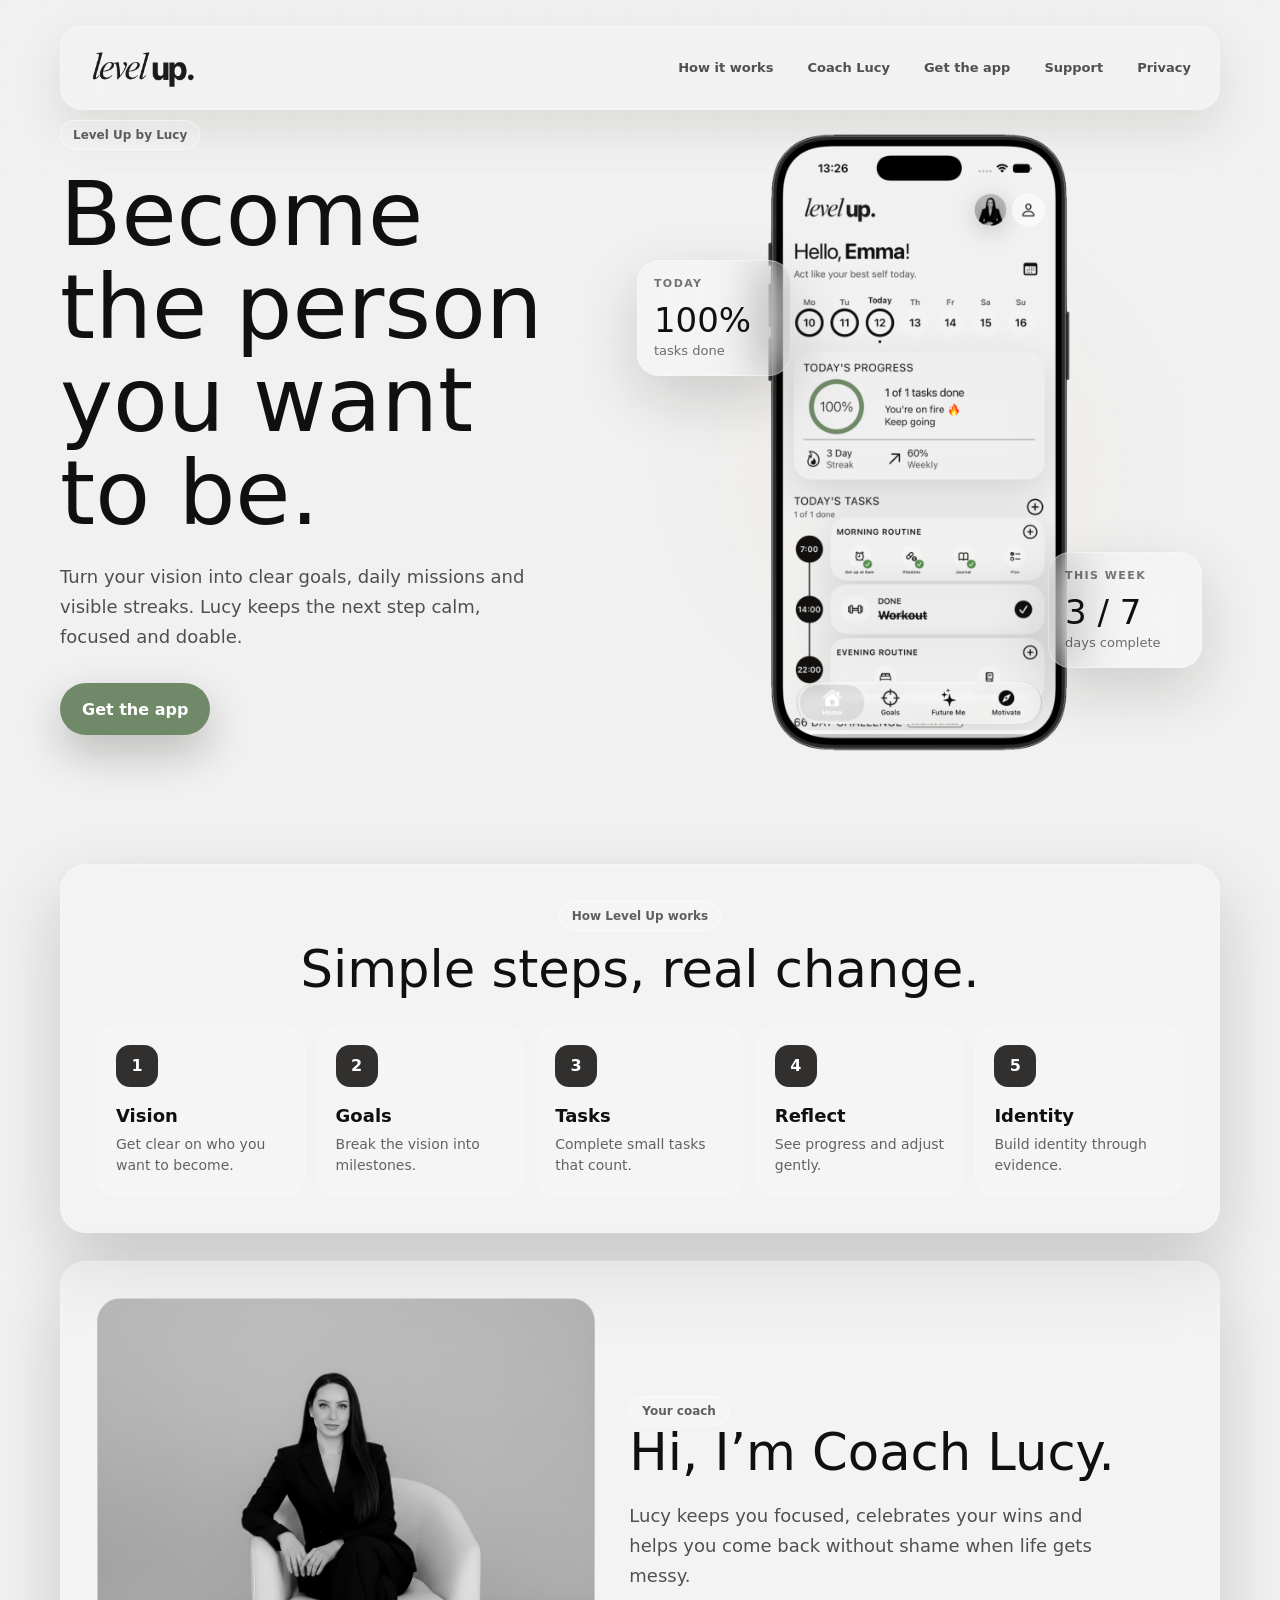
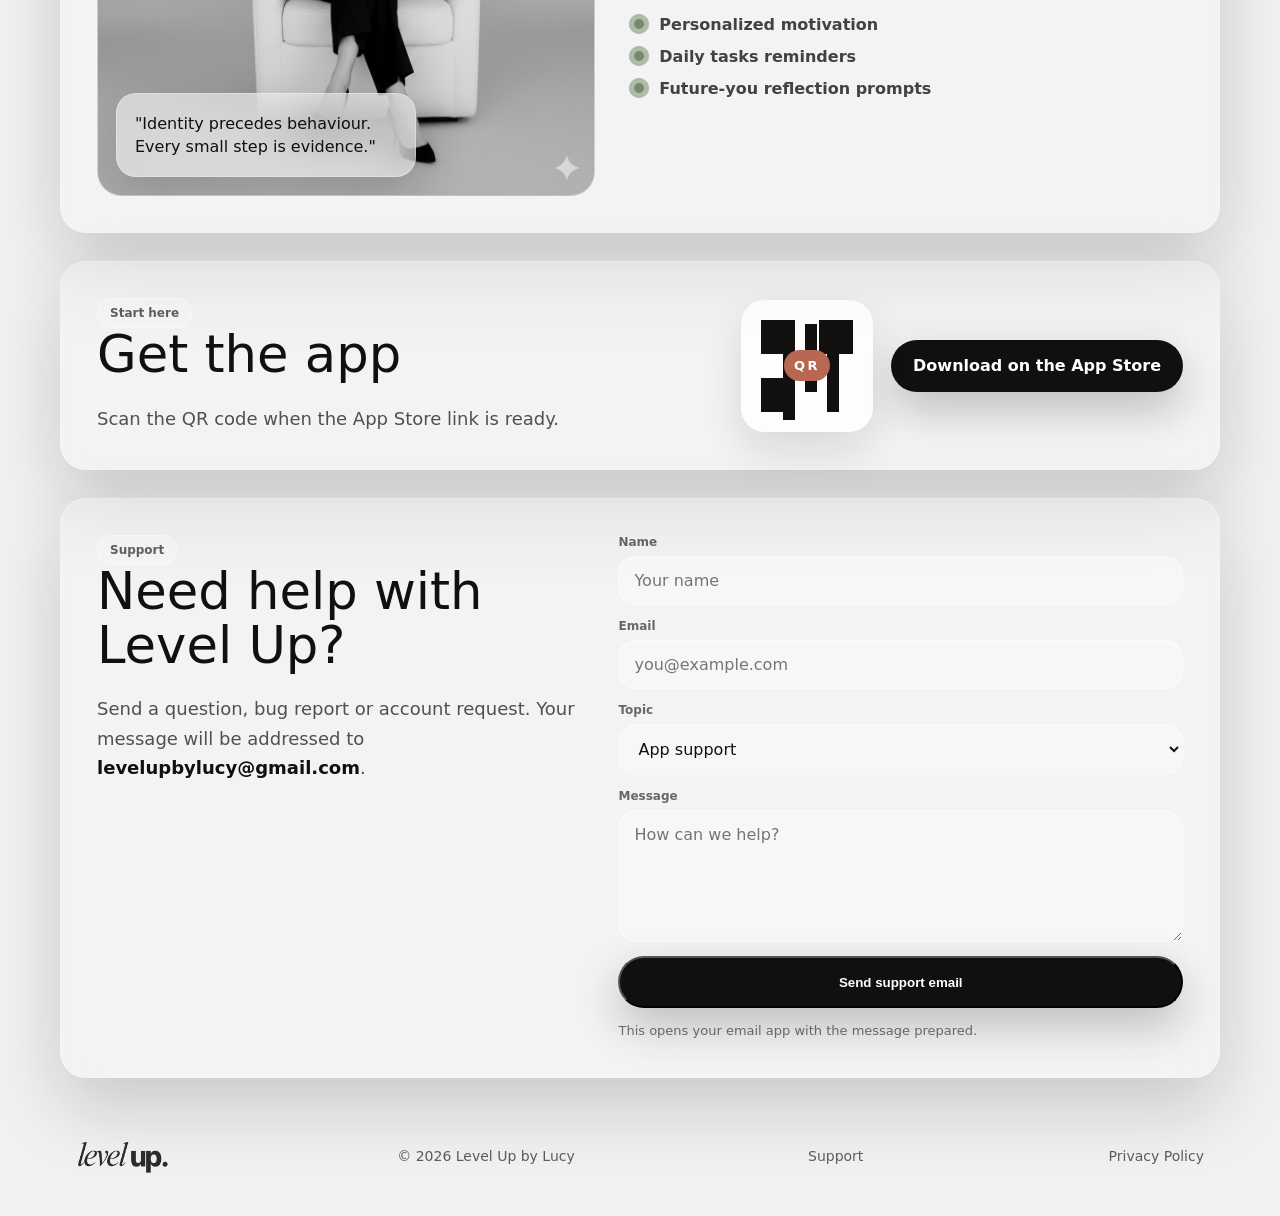
==== commit f4e35d34: "updates" ====
--- a/index.html
+++ b/index.html
@@ -60,12 +60,12 @@
         />
         <div class="floating-card progress-float">
           <span>Today</span>
-          <strong>40%</strong>
+          <strong>100%</strong>
           <small>tasks done</small>
         </div>
         <div class="floating-card streak-float">
           <span>This week</span>
-          <strong>4 / 7</strong>
+          <strong>3 / 7</strong>
           <small>days complete</small>
         </div>
       </div>
@@ -87,8 +87,8 @@
         </article>
         <article>
           <div class="step-icon">3</div>
-          <h3>Missions</h3>
-          <p>Complete small missions that count.</p>
+          <h3>Tasks</h3>
+          <p>Complete small tasks that count.</p>
         </article>
         <article>
           <div class="step-icon">4</div>
--- a/style.css
+++ b/style.css
@@ -246,6 +246,7 @@
   border-radius: 0;
   box-shadow: none;
   background: transparent;
+  transform: translateY(-25px);
 }
 
 .floating-card {
@@ -289,7 +290,7 @@
 }
 
 .streak-float {
-  right: 8px;
+  right: 18px;
   bottom: 120px;
 }
 
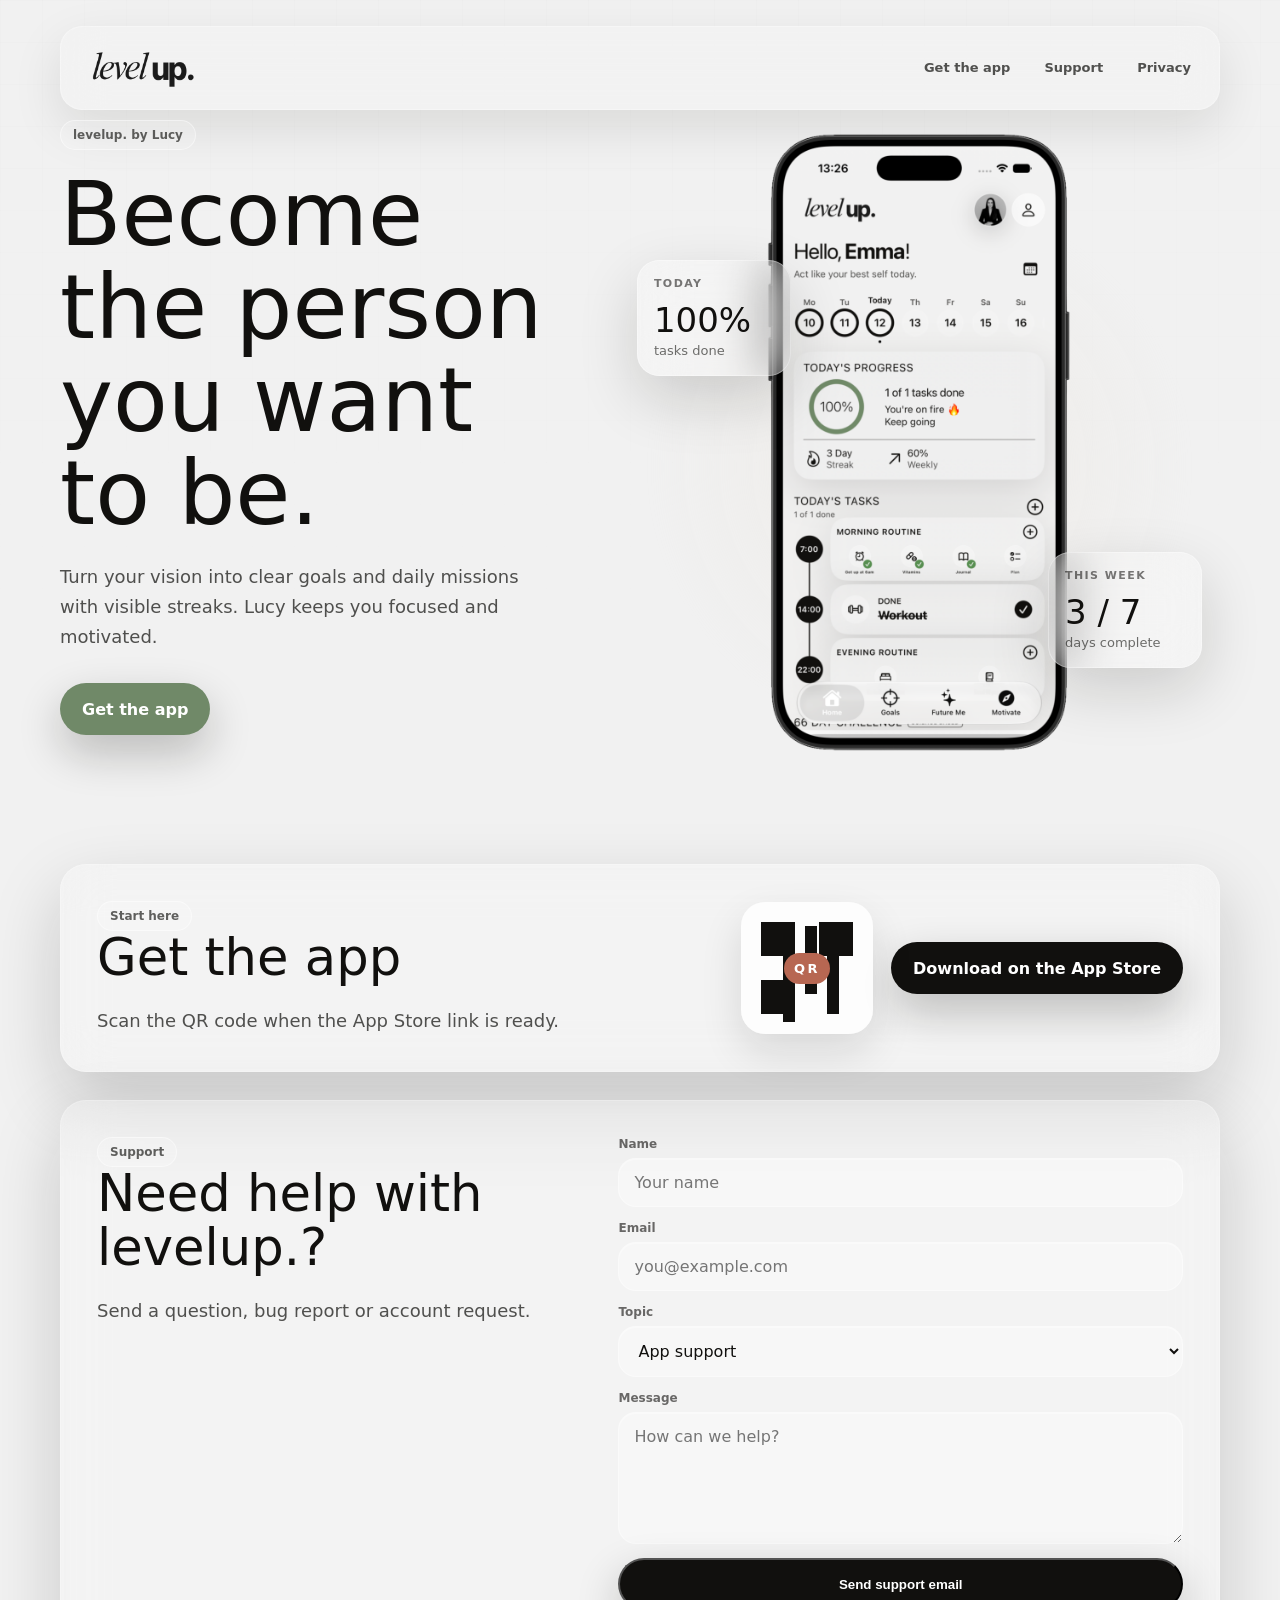
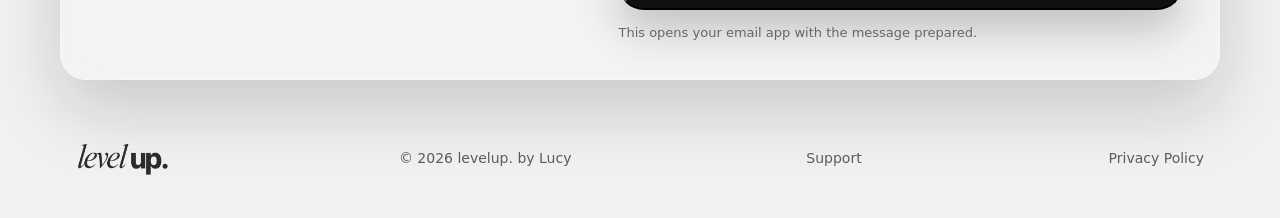
==== commit 554cbc76: "minimal" ====
--- a/index.html
+++ b/index.html
@@ -3,8 +3,8 @@
 <head>
   <meta charset="UTF-8" />
   <meta name="viewport" content="width=device-width, initial-scale=1.0" />
-  <title>Level Up by Lucy</title>
-  <meta name="description" content="Level Up by Lucy helps you turn goals into daily missions, reflection and visible progress." />
+  <title>levelup. by Lucy</title>
+  <meta name="description" content="levelup. by Lucy helps you turn goals into daily missions, reflection and visible progress." />
 
   <link rel="stylesheet" href="style.css" />
 </head>
@@ -12,13 +12,13 @@
   <div class="noise"></div>
   <main class="page">
     <header class="topbar">
-      <a href="#" class="brand" aria-label="Level Up home">
-        <img src="assets/logo.png" alt="Level Up" class="logo" />
+      <a href="#" class="brand" aria-label="levelup. by Lucy">
+        <img src="assets/logo.png" alt="levelup. by Lucy" class="logo" />
       </a>
 
       <nav class="nav" aria-label="Main navigation">
-        <a href="#how">How it works</a>
-        <a href="#lucy">Coach Lucy</a>
+        <!-- <a href="#how">How it works</a>
+        <a href="#lucy">Coach Lucy</a>  -->
         <a href="#download">Get the app</a>
         <a href="#support">Support</a>
         <a href="privacy/">Privacy</a>
@@ -33,10 +33,10 @@
 
     <section class="hero-section">
       <div class="hero-copy">
-        <span class="eyebrow">Level Up by Lucy</span>
+        <span class="eyebrow">levelup. by Lucy</span>
         <h1>Become the person you want to be.</h1>
         <p>
-          Turn your vision into clear goals, daily missions and visible streaks. Lucy keeps the next step calm, focused and doable.
+          Turn your vision into clear goals and daily missions with visible streaks. Lucy keeps you focused and motivated.
         </p>
 
 
@@ -70,9 +70,9 @@
         </div>
       </div>
     </section>
-
+<!--
     <section class="process glass-panel" id="how">
-      <span class="eyebrow">How Level Up works</span>
+      <span class="eyebrow">How levelup. works</span>
       <h2>Simple steps, real change.</h2>
       <div class="steps">
         <article>
@@ -121,7 +121,7 @@
         </ul>
       </div>
     </section>
-
+  -->
     <section class="download glass-panel" id="download">
       <div>
         <span class="eyebrow">Start here</span>
@@ -143,10 +143,9 @@
     <section class="support glass-panel" id="support">
       <div class="support-copy">
         <span class="eyebrow">Support</span>
-        <h2>Need help with Level Up?</h2>
+        <h2>Need help with levelup.?</h2>
         <p>
-          Send a question, bug report or account request. Your message will be addressed to
-          <a href="mailto:levelupbylucy@gmail.com">levelupbylucy@gmail.com</a>.
+          Send a question, bug report or account request. 
         </p>
       </div>
 
@@ -184,7 +183,7 @@
 
     <footer class="footer">
       <img src="assets/logo.png" alt="Level Up" />
-      <span>© 2026 Level Up by Lucy</span>
+      <span>© 2026 levelup. by Lucy</span>
       <a href="mailto:levelupbylucy@gmail.com">Support</a>
       <a href="privacy/">Privacy Policy</a>
       <!-- <a href="https://herohero.co/levelupbylucy" target="_blank" rel="noreferrer">HeroHero</a> -->
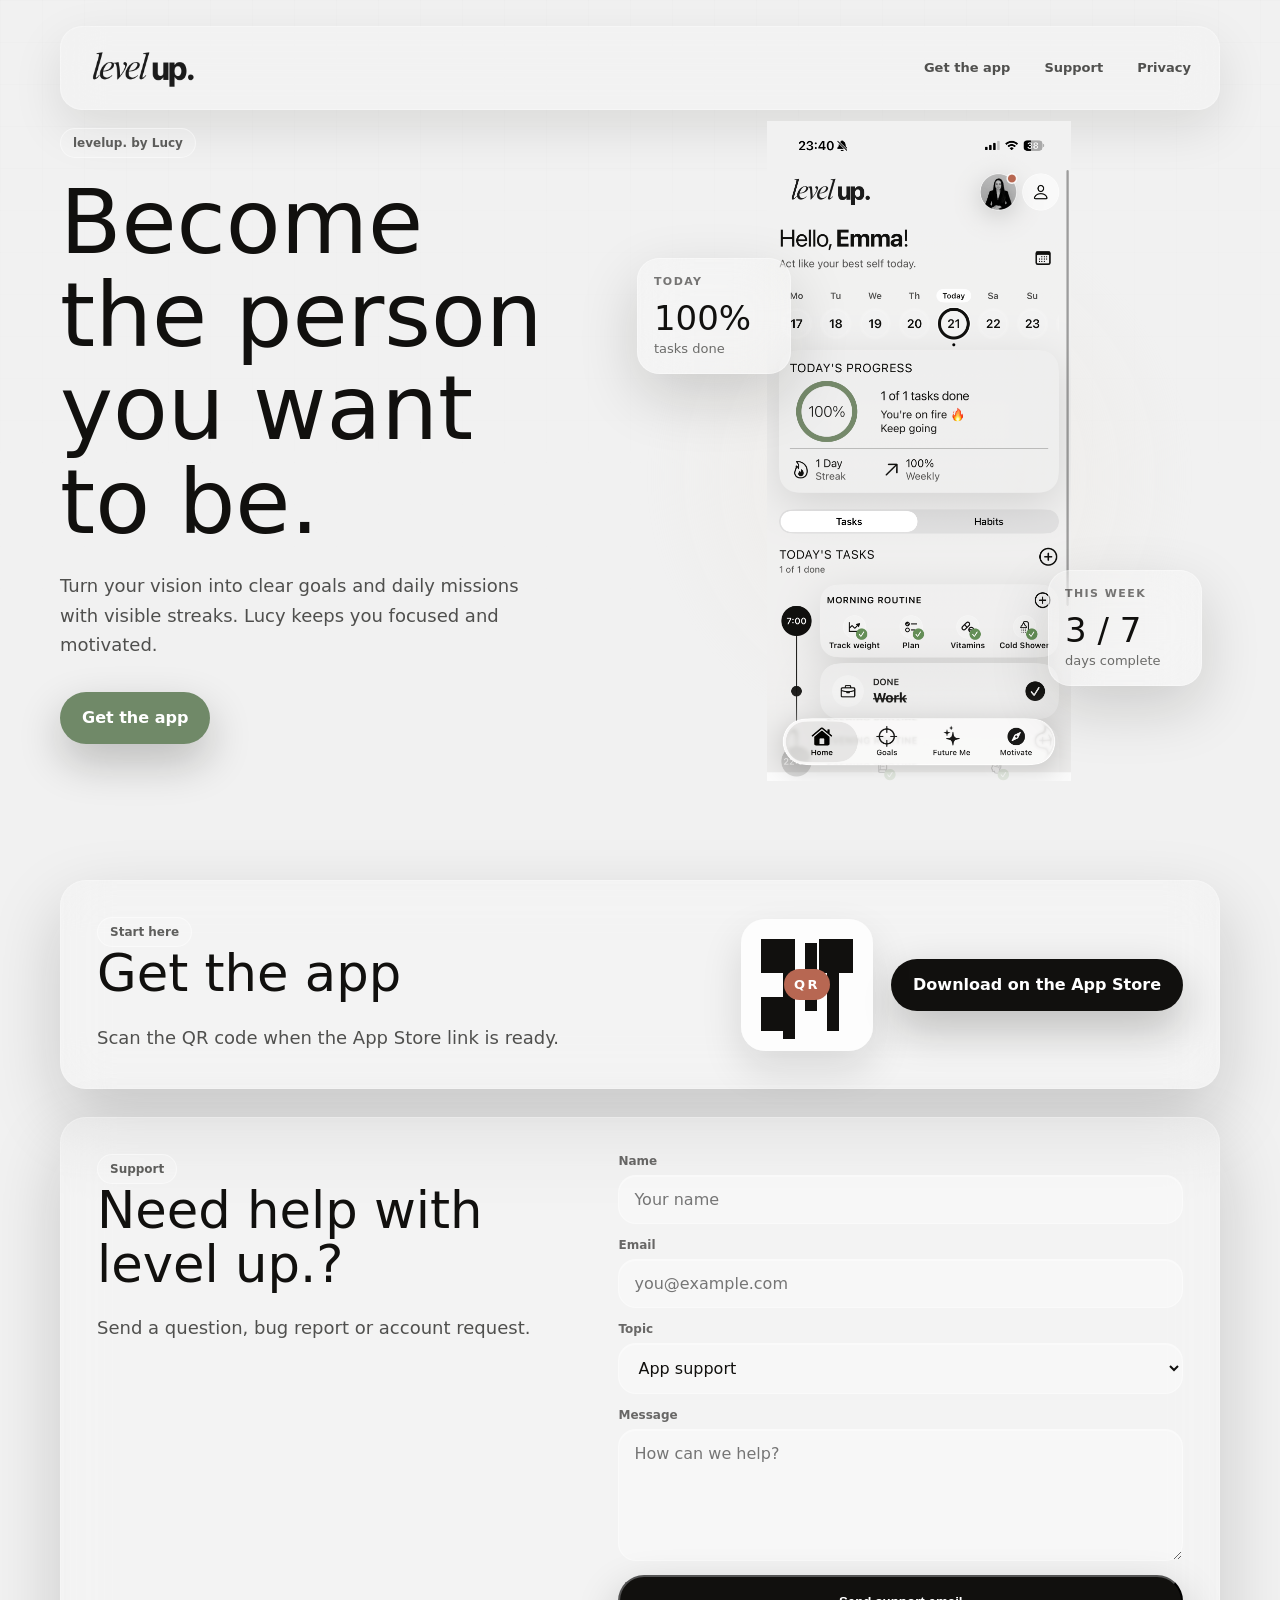
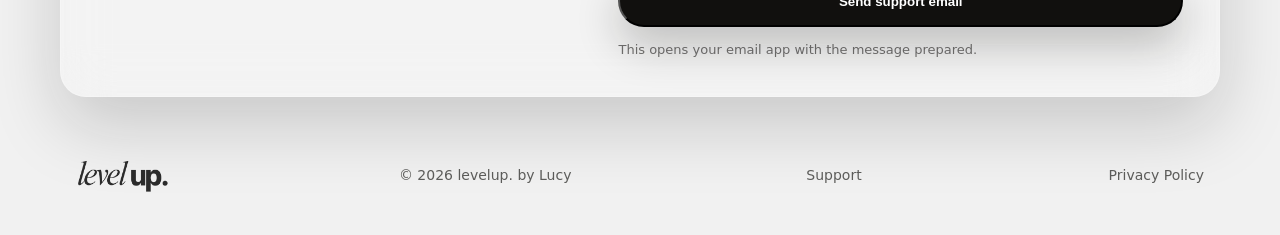
==== commit 6d277666: "Update homepage copy" ====
--- a/index.html
+++ b/index.html
@@ -72,7 +72,7 @@
     </section>
 <!--
     <section class="process glass-panel" id="how">
-      <span class="eyebrow">How levelup. works</span>
+      <span class="eyebrow">How level up. works</span>
       <h2>Simple steps, real change.</h2>
       <div class="steps">
         <article>
@@ -143,7 +143,7 @@
     <section class="support glass-panel" id="support">
       <div class="support-copy">
         <span class="eyebrow">Support</span>
-        <h2>Need help with levelup.?</h2>
+        <h2>Need help with level up.?</h2>
         <p>
           Send a question, bug report or account request. 
         </p>
--- a/style.css
+++ b/style.css
@@ -85,6 +85,7 @@
 .logo {
   width: 126px;
   height: auto;
+  background: transparent;
 }
 
 .nav {
@@ -570,11 +571,12 @@
 }
 
 .legal-page .page {
-  width: min(940px, calc(100% - 40px));
+  width: min(1160px, calc(100% - 40px));
 }
 
 .legal-shell {
-  margin: 22px 0 34px;
+  width: min(940px, 100%);
+  margin: 22px auto 34px;
   padding: 42px;
   border: 1px solid rgba(255, 255, 255, .24);
   border-radius: 28px;
@@ -661,7 +663,8 @@
 @media (max-width: 620px) {
   .page,
   .legal-page .page {
-    width: min(100% - 24px, 1160px);
+    width: calc(100% - 24px);
+    max-width: 1160px;
     padding-top: 14px;
   }
 
@@ -719,6 +722,37 @@
     border-radius: 24px;
   }
 
+  .legal-shell {
+    width: 100%;
+    padding: 22px 18px;
+    overflow-wrap: anywhere;
+  }
+
+  .legal-hero {
+    gap: 14px;
+    margin-bottom: 24px;
+  }
+
+  .legal-hero h1 {
+    font-size: clamp(36px, 12vw, 44px);
+    line-height: 1.05;
+  }
+
+  .legal-hero p,
+  .legal-content p,
+  .legal-content li {
+    font-size: 15px;
+    line-height: 1.65;
+  }
+
+  .legal-content section {
+    padding-top: 20px;
+  }
+
+  .legal-content h2 {
+    font-size: 22px;
+  }
+
   .steps {
     grid-template-columns: 1fr;
   }
@@ -746,4 +780,4 @@
 .hero-actions .button-primary:hover {
   background: #62795b;
   border-color: #62795b;
-}+}
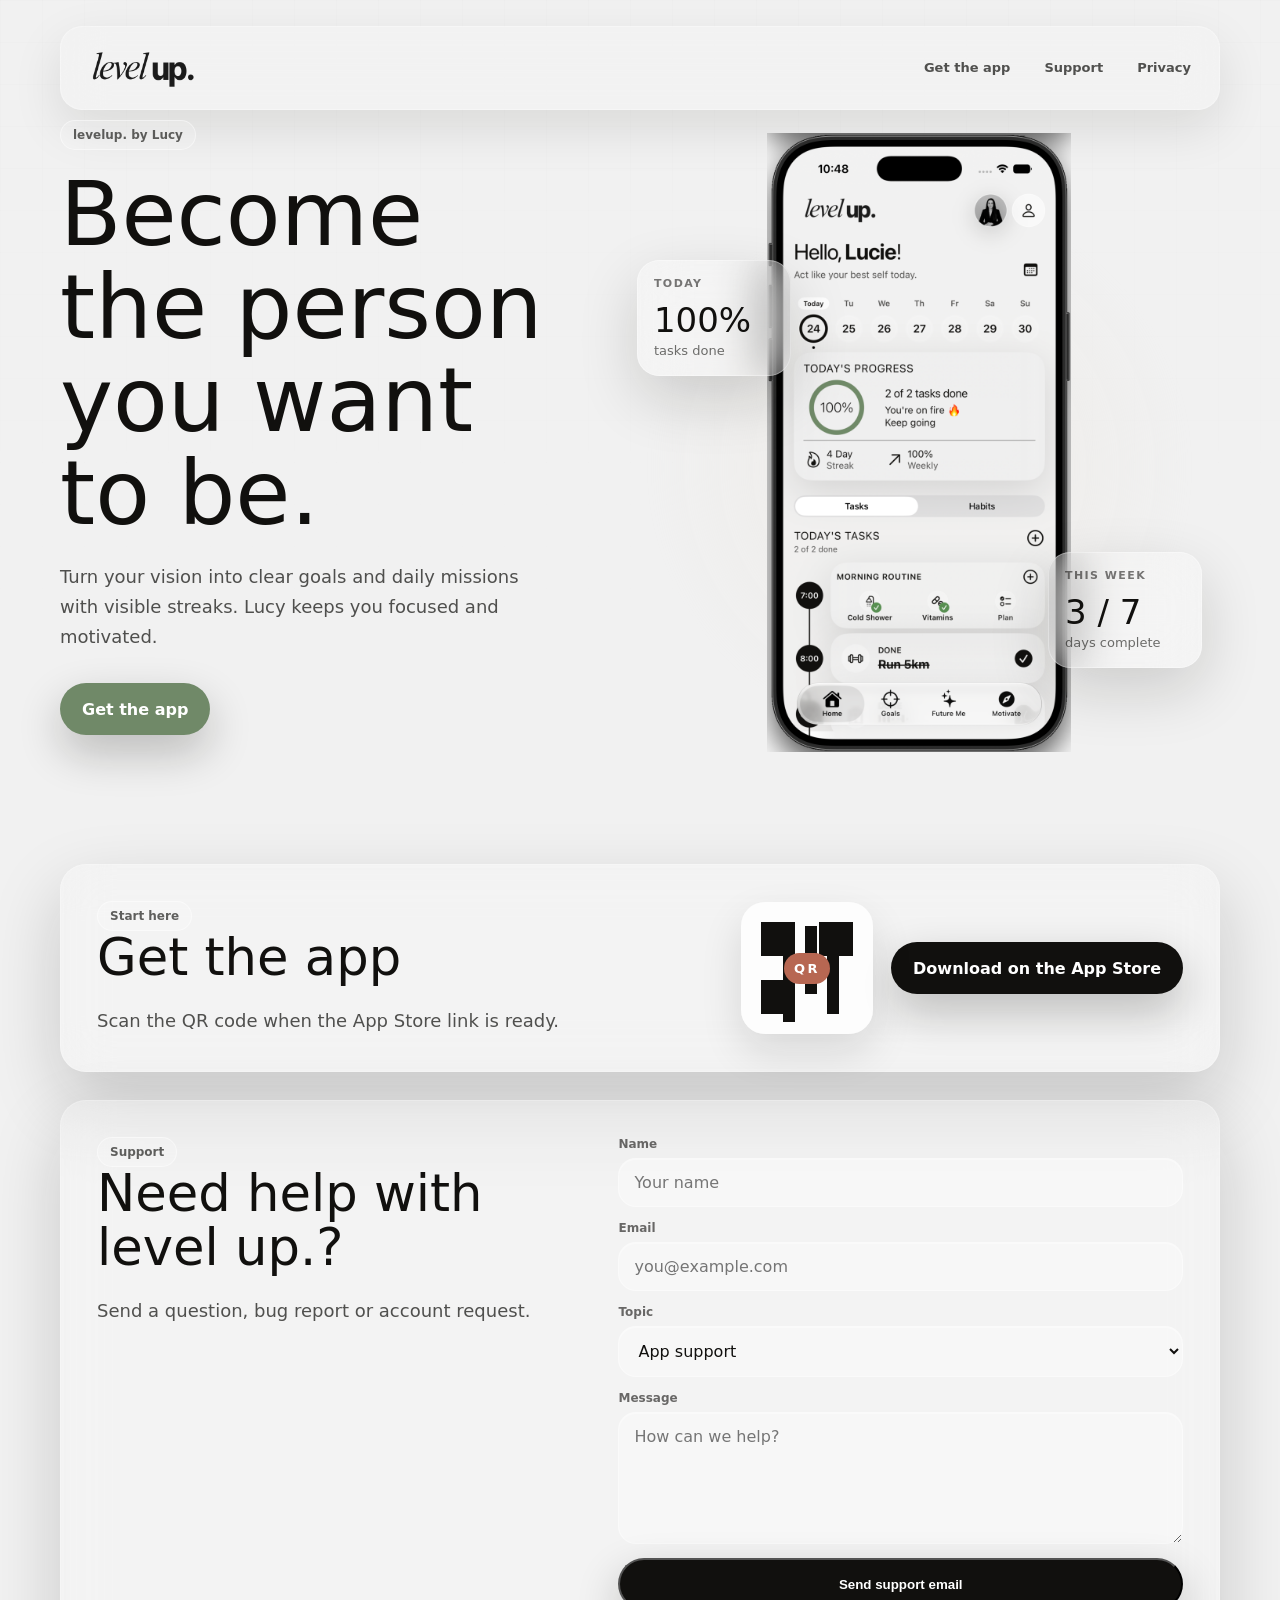
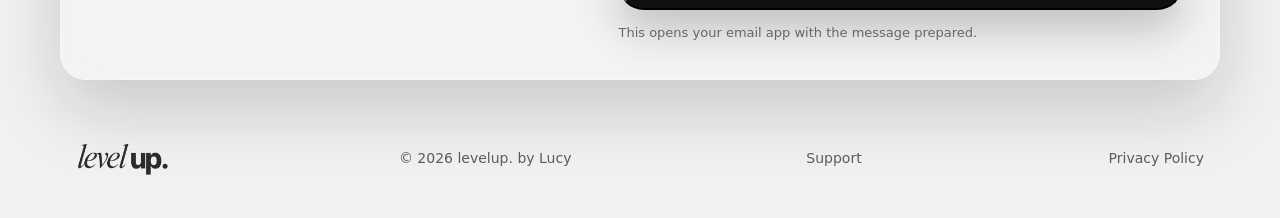
==== commit 5af3c4ba: "Update browser page title" ====
--- a/index.html
+++ b/index.html
@@ -3,7 +3,7 @@
 <head>
   <meta charset="UTF-8" />
   <meta name="viewport" content="width=device-width, initial-scale=1.0" />
-  <title>levelup. by Lucy</title>
+  <title>level up. by Lucy</title>
   <meta name="description" content="levelup. by Lucy helps you turn goals into daily missions, reflection and visible progress." />
 
   <link rel="stylesheet" href="style.css" />
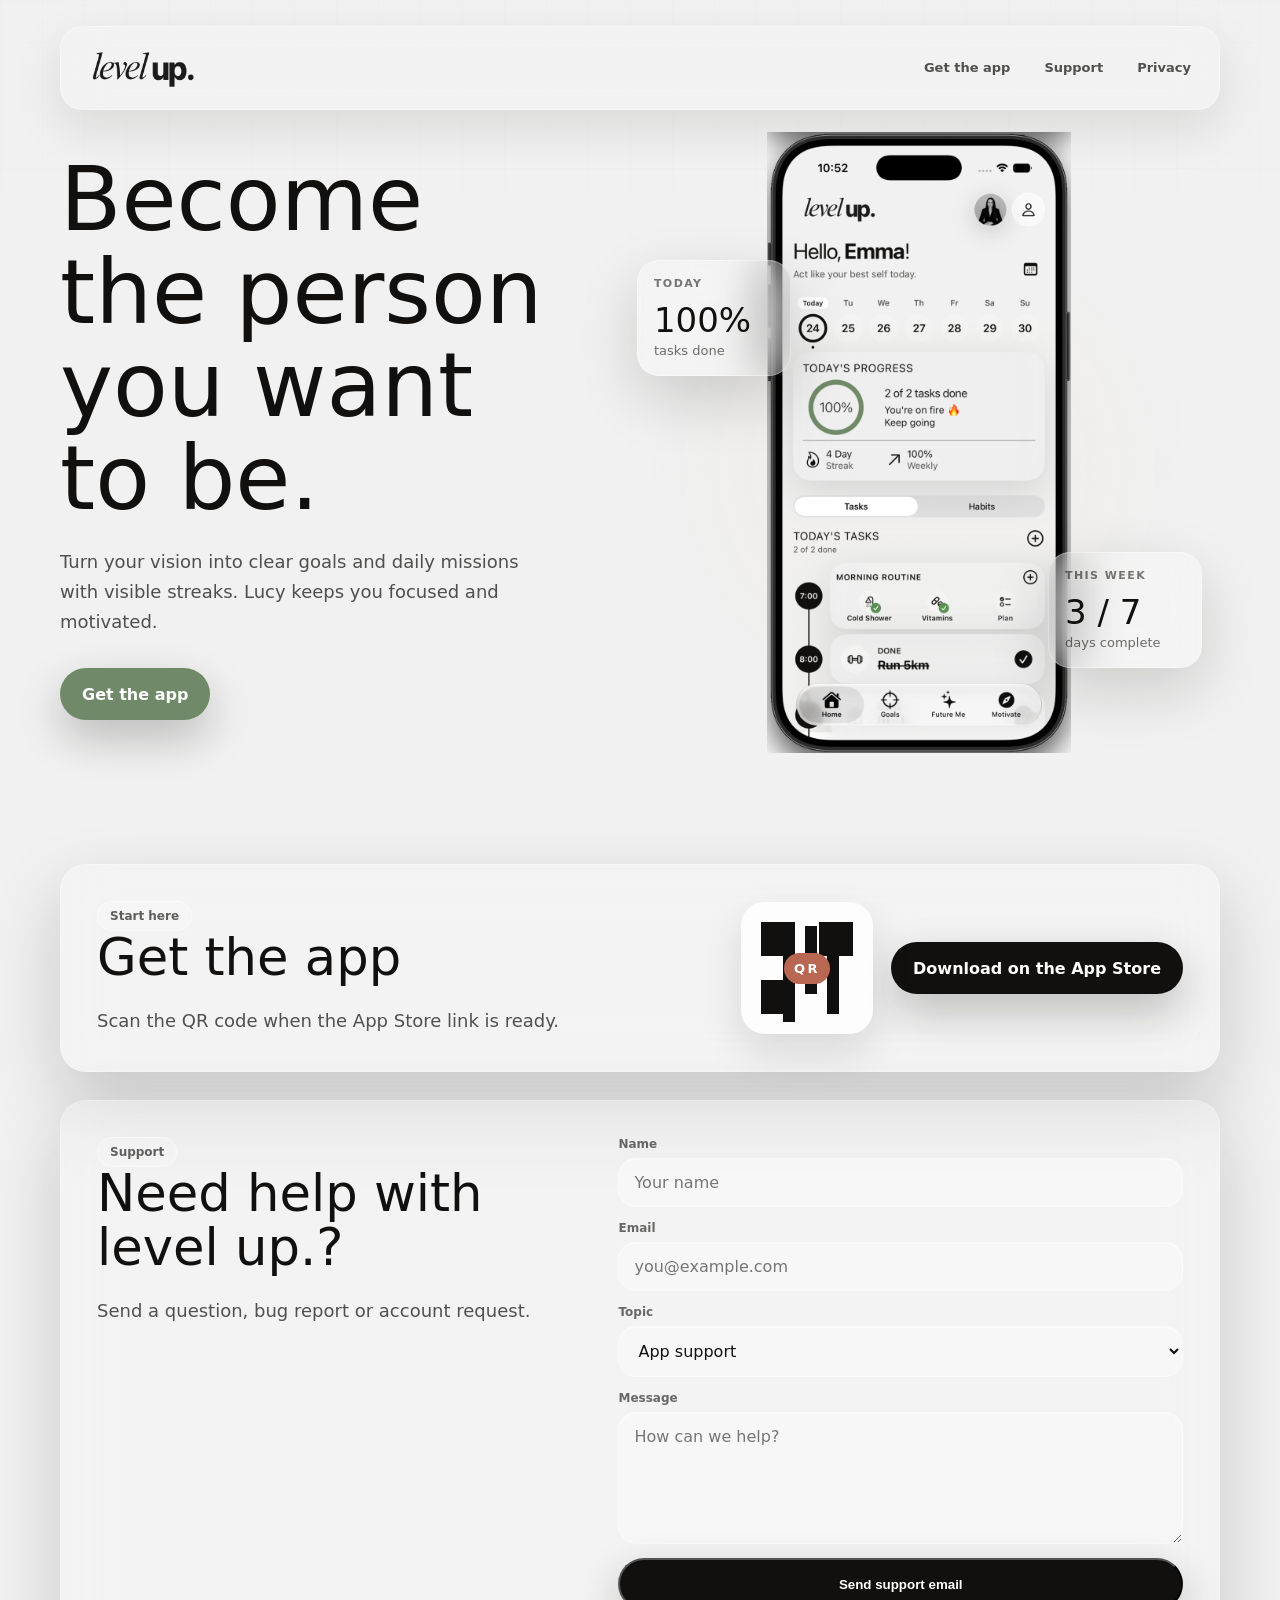
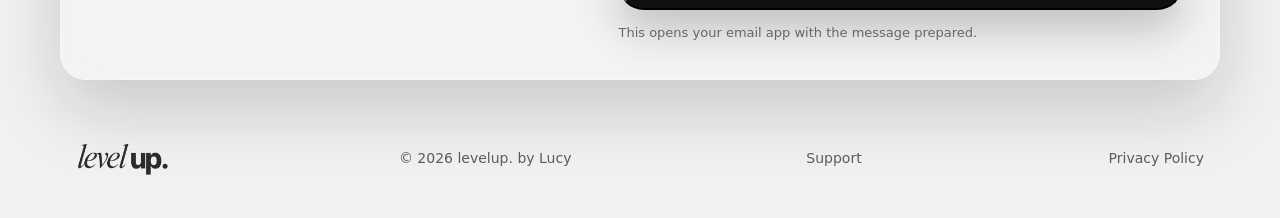
==== commit 7ca8126b: "Remove homepage hero eyebrow" ====
--- a/index.html
+++ b/index.html
@@ -33,7 +33,6 @@
 
     <section class="hero-section">
       <div class="hero-copy">
-        <span class="eyebrow">levelup. by Lucy</span>
         <h1>Become the person you want to be.</h1>
         <p>
           Turn your vision into clear goals and daily missions with visible streaks. Lucy keeps you focused and motivated.
